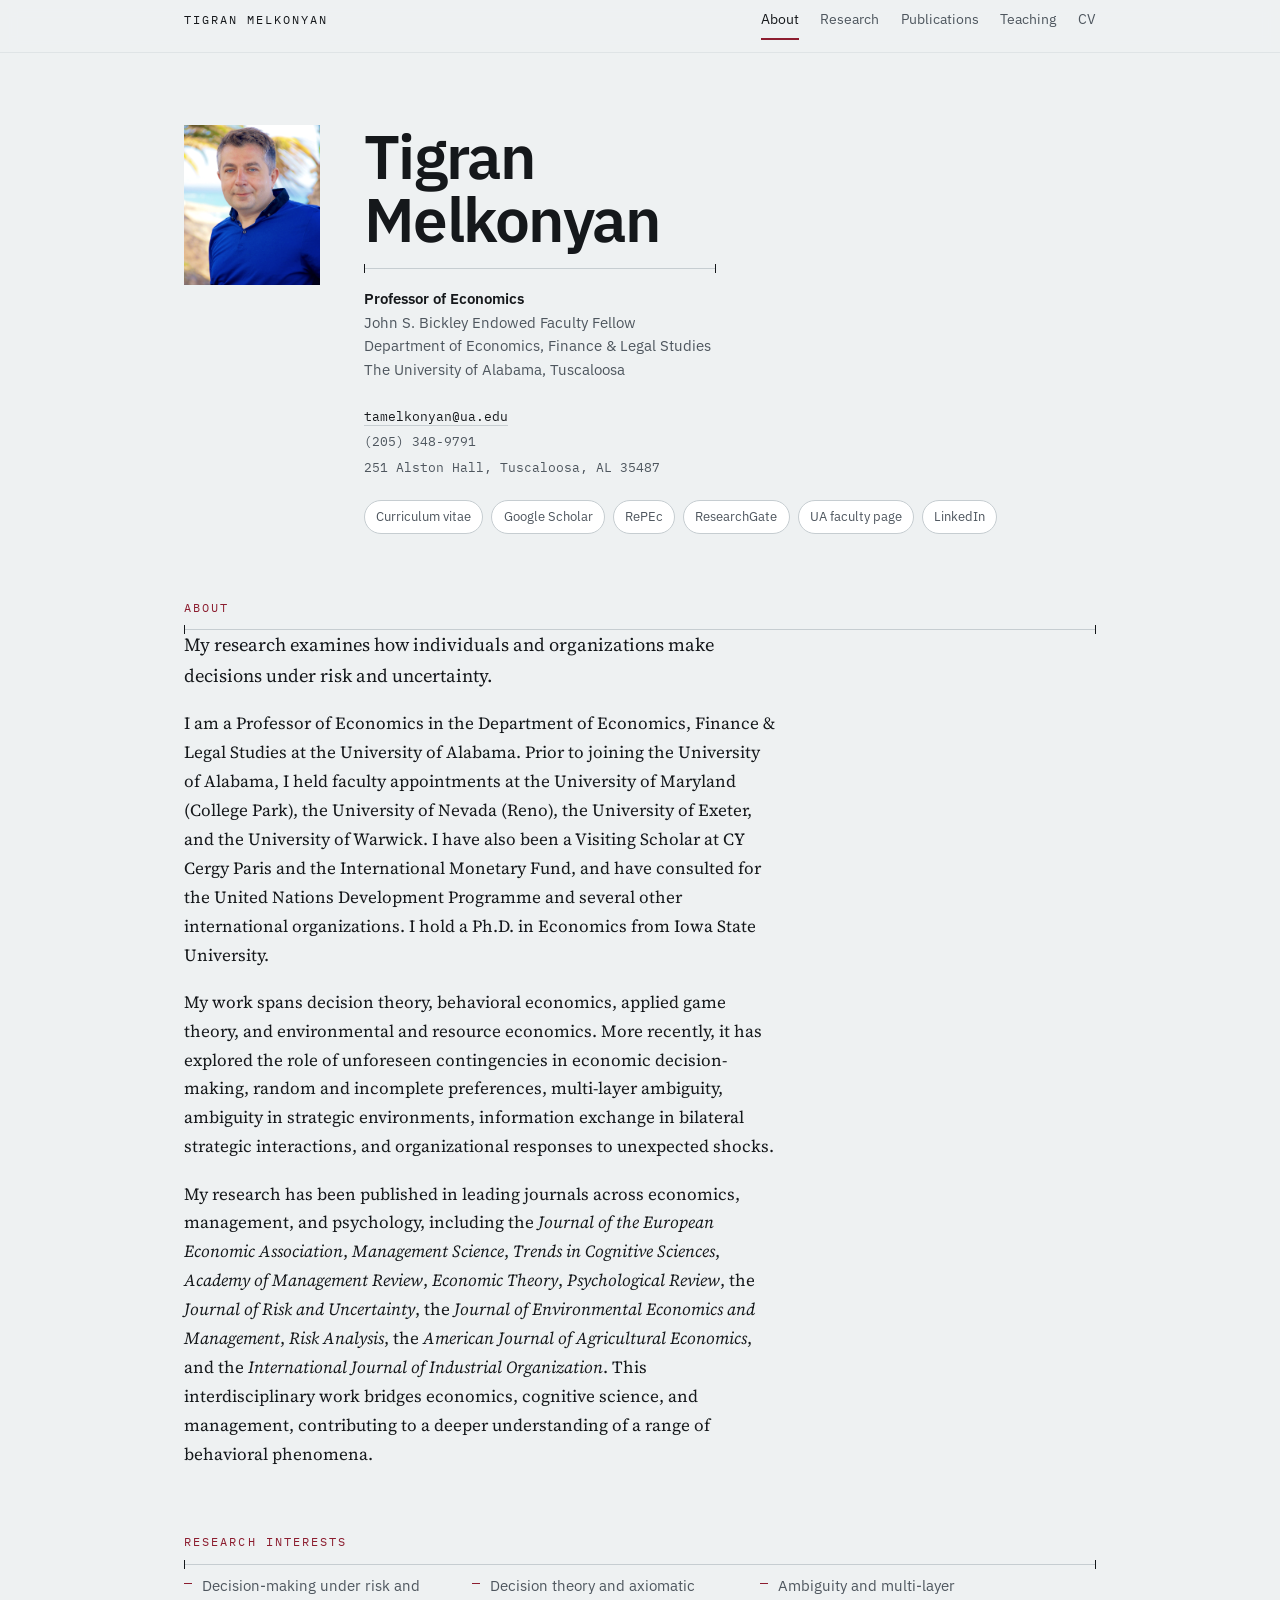
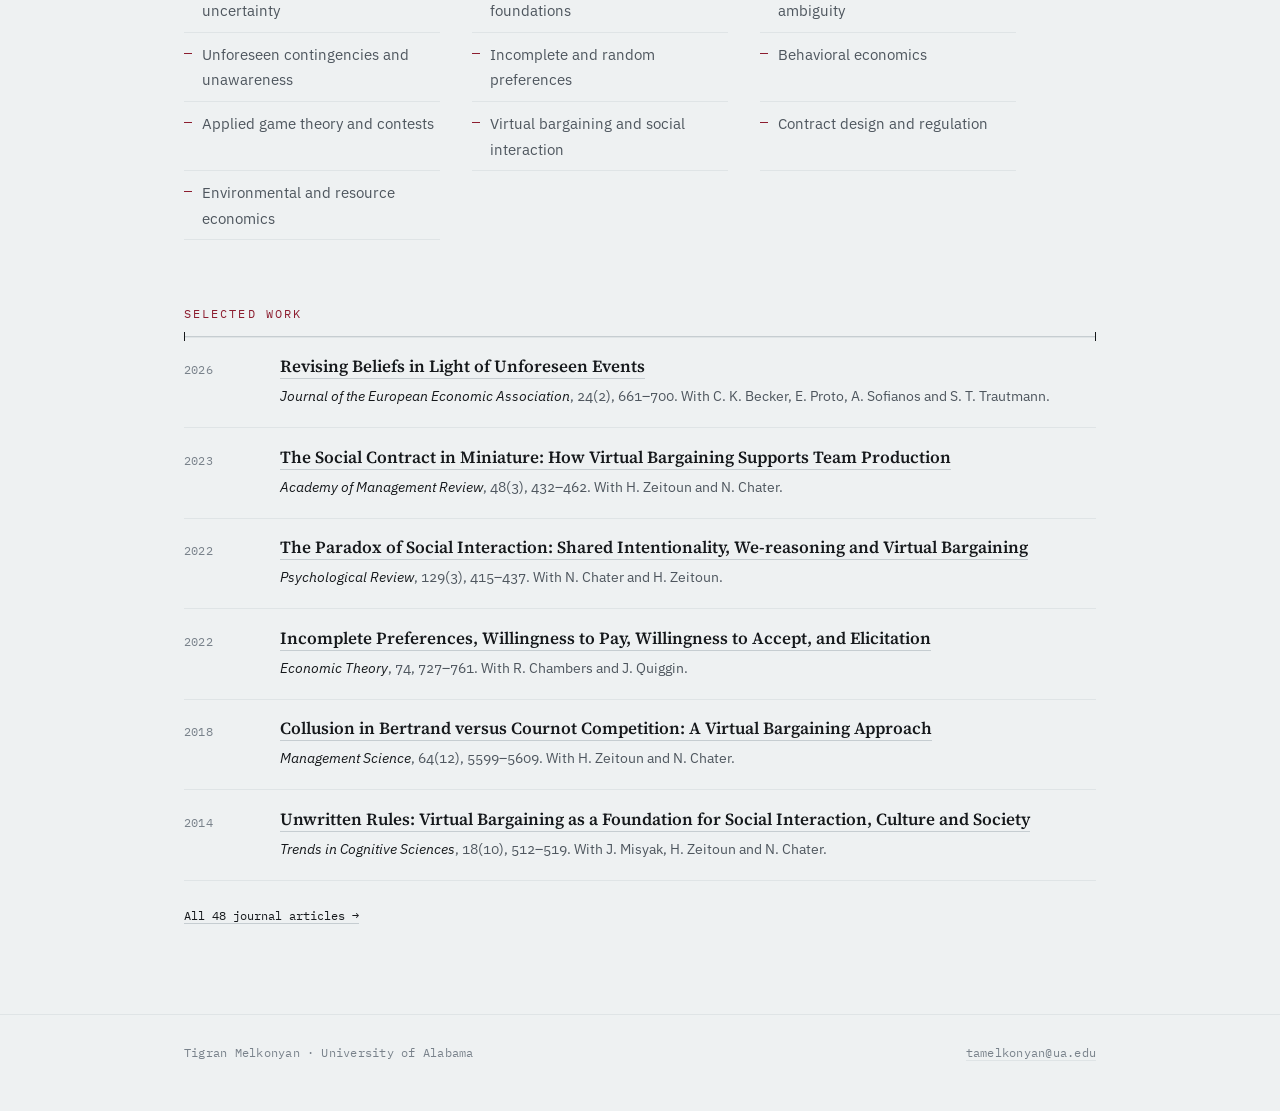
==== index.html @ 769b4838 "Update index.html" ====
<!DOCTYPE html>
<html lang="en">
<head>
<meta charset="utf-8">
<meta name="viewport" content="width=device-width, initial-scale=1">

<!-- ===== EDIT ME: replace tigranmelkonyan.com with your real domain ===== -->
<title>Tigran Melkonyan | Professor of Economics, University of Alabama</title>
<meta name="description" content="Tigran Melkonyan is Professor of Economics and John S. Bickley Endowed Faculty Fellow at the University of Alabama. Research on decision-making under risk and uncertainty, decision theory, behavioral economics, and applied game theory.">
<link rel="canonical" href="https://tamelkonyan-cpu.github.io/">

<meta property="og:type" content="profile">
<meta property="og:title" content="Tigran Melkonyan | Professor of Economics, University of Alabama">
<meta property="og:description" content="Research on decision-making under risk and uncertainty, decision theory, behavioral economics, and applied game theory.">
<meta property="og:url" content="https://tamelkonyan-cpu.github.io/">
<meta property="og:image" content="https://tamelkonyan-cpu.github.io/photo.jpg">
<meta name="twitter:card" content="summary_large_image">

<link rel="preconnect" href="https://fonts.googleapis.com">
<link rel="preconnect" href="https://fonts.gstatic.com" crossorigin>
<link href="https://fonts.googleapis.com/css2?family=IBM+Plex+Mono:wght@400&family=IBM+Plex+Sans:wght@400;500;600&family=Source+Serif+4:ital,opsz,wght@0,8..60,400;0,8..60,600;1,8..60,400&display=swap" rel="stylesheet">
<link rel="stylesheet" href="style.css">

<!-- Tells Google that this site, your UA page, Scholar profile and the rest
     are all the same person. Keep the sameAs list up to date. -->
<script type="application/ld+json">
{
  "@context": "https://schema.org",
  "@type": "Person",
  "name": "Tigran Melkonyan",
  "givenName": "Tigran",
  "familyName": "Melkonyan",
  "jobTitle": "Professor of Economics",
  "url": "https://tamelkonyan-cpu.github.io/",
  "image": "https://tamelkonyan-cpu.github.io/photo.jpg",
  "email": "mailto:tamelkonyan@ua.edu",
  "telephone": "+1-205-348-9791",
  "worksFor": {
    "@type": "CollegeOrUniversity",
    "name": "The University of Alabama",
    "url": "https://www.ua.edu/",
    "department": {
      "@type": "Organization",
      "name": "Department of Economics, Finance & Legal Studies"
    }
  },
  "alumniOf": {
    "@type": "CollegeOrUniversity",
    "name": "Iowa State University"
  },
  "knowsAbout": [
    "Decision theory",
    "Decision-making under risk and uncertainty",
    "Ambiguity",
    "Behavioral economics",
    "Applied game theory",
    "Environmental and resource economics"
  ],
  "sameAs": [
    "https://culverhouse.ua.edu/people/tigran-melkonyan/",
    "https://scholar.google.com/citations?user=VYLEK58AAAAJ&hl=en",
    "https://ideas.repec.org/f/pme241.html",
    "https://www.researchgate.net/profile/Tigran-Melkonyan-2",
    "https://alabama.academia.edu/TigranMelkonyan",
    "https://www.linkedin.com/in/tigran-melkonyan-1859b120/"
  ]
}
</script>
</head>

<body>

<header class="topbar">
  <div class="wrap">
    <a class="mark" href="index.html">Tigran Melkonyan</a>
    <nav class="nav" aria-label="Main">
      <a href="index.html" aria-current="page">About</a>
      <a href="research.html">Research</a>
      <a href="publications.html">Publications</a>
      <a href="teaching.html">Teaching</a>
      <a href="cv.pdf">CV</a>
    </nav>
  </div>
</header>

<main>

  <div class="masthead">
    <div class="wrap">
      <div class="masthead-grid">

        <figure class="portrait">
          <img src="photo.jpg"
               alt="Tigran Melkonyan, Professor of Economics at the University of Alabama"
               onerror="this.style.display='none'">
        </figure>

        <div>
          <h1>Tigran<br>Melkonyan</h1>
          <div class="interval" role="presentation"></div>

          <p class="titles">
            <strong>Professor of Economics</strong><br>
            John S. Bickley Endowed Faculty Fellow<br>
            Department of Economics, Finance &amp; Legal Studies<br>
            The University of Alabama, Tuscaloosa
          </p>

          <ul class="meta-list">
            <li><a href="mailto:tamelkonyan@ua.edu">tamelkonyan@ua.edu</a></li>
            <li>(205) 348-9791</li>
            <li>251 Alston Hall, Tuscaloosa, AL 35487</li>
          </ul>

          <ul class="elsewhere">
            <li><a href="cv.pdf">Curriculum vitae</a></li>
            <li><a href="https://scholar.google.com/citations?user=VYLEK58AAAAJ&amp;hl=en">Google Scholar</a></li>
            <li><a href="https://ideas.repec.org/f/pme241.html">RePEc</a></li>
            <li><a href="https://www.researchgate.net/profile/Tigran-Melkonyan-2">ResearchGate</a></li>
            <li><a href="https://culverhouse.ua.edu/people/tigran-melkonyan/">UA faculty page</a></li>
            <li><a href="https://www.linkedin.com/in/tigran-melkonyan-1859b120/">LinkedIn</a></li>
          </ul>
        </div>

      </div>
    </div>
  </div>

  <section id="about">
    <div class="wrap">
      <p class="eyebrow">About</p>
      <div class="interval" role="presentation"></div>

      <div class="prose">
        <p class="lede">My research examines how individuals and organizations make decisions under risk and uncertainty.</p>

        <p>I am a Professor of Economics in the Department of Economics, Finance &amp; Legal Studies at the University of Alabama. Prior to joining the University of Alabama, I held faculty appointments at the University of Maryland (College Park), the University of Nevada (Reno), the University of Exeter, and the University of Warwick. I have also been a Visiting Scholar at CY Cergy Paris and the International Monetary Fund, and have consulted for the United Nations Development Programme and several other international organizations. I hold a Ph.D. in Economics from Iowa State University.</p>

        <p>My work spans decision theory, behavioral economics, applied game theory, and environmental and resource economics. More recently, it has explored the role of unforeseen contingencies in economic decision-making, random and incomplete preferences, multi-layer ambiguity, ambiguity in strategic environments, information exchange in bilateral strategic interactions, and organizational responses to unexpected shocks.</p>

        <p>My research has been published in leading journals across economics, management, and psychology, including the <em>Journal of the European Economic Association</em>, <em>Management Science</em>, <em>Trends in Cognitive Sciences</em>, <em>Academy of Management Review</em>, <em>Economic Theory</em>, <em>Psychological Review</em>, the <em>Journal of Risk and Uncertainty</em>, the <em>Journal of Environmental Economics and Management</em>, <em>Risk Analysis</em>, the <em>American Journal of Agricultural Economics</em>, and the <em>International Journal of Industrial Organization</em>. This interdisciplinary work bridges economics, cognitive science, and management, contributing to a deeper understanding of a range of behavioral phenomena.</p>
      </div>
    </div>
  </section>

  <section id="interests">
    <div class="wrap">
      <p class="eyebrow">Research interests</p>
      <div class="interval" role="presentation"></div>

      <ul class="interests">
        <li>Decision-making under risk and uncertainty</li>
        <li>Decision theory and axiomatic foundations</li>
        <li>Ambiguity and multi-layer ambiguity</li>
        <li>Unforeseen contingencies and unawareness</li>
        <li>Incomplete and random preferences</li>
        <li>Behavioral economics</li>
        <li>Applied game theory and contests</li>
        <li>Virtual bargaining and social interaction</li>
        <li>Contract design and regulation</li>
        <li>Environmental and resource economics</li>
      </ul>
    </div>
  </section>

  <section id="selected">
    <div class="wrap">
      <p class="eyebrow">Selected work</p>
      <div class="interval" role="presentation"></div>

      <ul class="pubs">
        <li>
          <span class="year">2026</span>
          <span>
            <span class="pub-title"><a href="https://doi.org/10.1093/jeea/jvaf038">Revising Beliefs in Light of Unforeseen Events</a></span>
            <span class="pub-meta"><em>Journal of the European Economic Association</em>, 24(2), 661–700. With C. K. Becker, E. Proto, A. Sofianos and S. T. Trautmann.</span>
          </span>
        </li>
        <li>
          <span class="year">2023</span>
          <span>
            <span class="pub-title"><a href="https://doi.org/10.5465/amr.2020.0229">The Social Contract in Miniature: How Virtual Bargaining Supports Team Production</a></span>
            <span class="pub-meta"><em>Academy of Management Review</em>, 48(3), 432–462. With H. Zeitoun and N. Chater.</span>
          </span>
        </li>
        <li>
          <span class="year">2022</span>
          <span>
            <span class="pub-title"><a href="https://doi.org/10.1037/rev0000343">The Paradox of Social Interaction: Shared Intentionality, We-reasoning and Virtual Bargaining</a></span>
            <span class="pub-meta"><em>Psychological Review</em>, 129(3), 415–437. With N. Chater and H. Zeitoun.</span>
          </span>
        </li>
        <li>
          <span class="year">2022</span>
          <span>
            <span class="pub-title"><a href="https://doi.org/10.1007/s00199-021-01375-4">Incomplete Preferences, Willingness to Pay, Willingness to Accept, and Elicitation</a></span>
            <span class="pub-meta"><em>Economic Theory</em>, 74, 727–761. With R. Chambers and J. Quiggin.</span>
          </span>
        </li>
        <li>
          <span class="year">2018</span>
          <span>
            <span class="pub-title"><a href="https://doi.org/10.1287/mnsc.2017.2878">Collusion in Bertrand versus Cournot Competition: A Virtual Bargaining Approach</a></span>
            <span class="pub-meta"><em>Management Science</em>, 64(12), 5599–5609. With H. Zeitoun and N. Chater.</span>
          </span>
        </li>
        <li>
          <span class="year">2014</span>
          <span>
            <span class="pub-title"><a href="https://doi.org/10.1016/j.tics.2014.05.010">Unwritten Rules: Virtual Bargaining as a Foundation for Social Interaction, Culture and Society</a></span>
            <span class="pub-meta"><em>Trends in Cognitive Sciences</em>, 18(10), 512–519. With J. Misyak, H. Zeitoun and N. Chater.</span>
          </span>
        </li>
      </ul>

      <p class="count" style="margin-top:1.5rem"><a href="publications.html">All 48 journal articles &rarr;</a></p>
    </div>
  </section>

</main>

<footer>
  <div class="wrap">
    <span>Tigran Melkonyan &middot; University of Alabama</span>
    <span><a href="mailto:tamelkonyan@ua.edu">tamelkonyan@ua.edu</a></span>
  </div>
</footer>

</body>
</html>
---- style.css ----
/* ===========================================================
   Tigran Melkonyan — personal site
   Shared stylesheet. Edit here to change the look everywhere.
   =========================================================== */

:root {
  /* Palette: cool offprint grey, ink, one deep crimson accent */
  --ground:      #eef1f2;
  --surface:     #ffffff;
  --ink:         #15181b;
  --ink-2:       #4e565e;
  --ink-3:       #79828b;
  --rule:        #c6cdd1;
  --rule-soft:   #dfe4e6;
  --accent:      #8c1d2f;
  --accent-tint: #f4e7e9;

  --display: "IBM Plex Sans", "Helvetica Neue", Arial, sans-serif;
  --body:    "Source Serif 4", "Source Serif Pro", Georgia, "Times New Roman", serif;
  --mono:    "IBM Plex Mono", ui-monospace, "SFMono-Regular", Menlo, monospace;

  --measure: 66ch;
  --pad: clamp(1.25rem, 4vw, 2.5rem);
}

*, *::before, *::after { box-sizing: border-box; }

html { -webkit-text-size-adjust: 100%; }

body {
  margin: 0;
  background: var(--ground);
  color: var(--ink);
  font-family: var(--body);
  font-size: 1.0625rem;
  line-height: 1.7;
  font-feature-settings: "onum" 1;
}

/* ---------- Links ---------- */

a {
  color: var(--ink);
  text-decoration: none;
  border-bottom: 1px solid var(--rule);
  transition: border-color .15s ease, color .15s ease;
}

a:hover { color: var(--accent); border-bottom-color: var(--accent); }

a:focus-visible {
  outline: 2px solid var(--accent);
  outline-offset: 3px;
  border-radius: 2px;
}

/* ---------- Signature: the interval rule ----------
   A hairline closed by a tick at each end — an interval [a, b]
   rather than a point. Used as the divider before every section. */

.interval {
  position: relative;
  height: 1px;
  background: var(--rule);
  margin: 0;
}

.interval::before,
.interval::after {
  content: "";
  position: absolute;
  top: -4px;
  width: 1px;
  height: 9px;
  background: var(--ink);
}

.interval::before { left: 0; }
.interval::after  { right: 0; }

/* ---------- Shell ---------- */

.wrap {
  max-width: 62rem;
  margin: 0 auto;
  padding: 0 var(--pad);
}

/* ---------- Top bar ---------- */

.topbar {
  position: sticky;
  top: 0;
  z-index: 10;
  background: rgba(238, 241, 242, .92);
  backdrop-filter: saturate(140%) blur(8px);
  border-bottom: 1px solid var(--rule-soft);
}

.topbar .wrap {
  display: flex;
  align-items: baseline;
  justify-content: space-between;
  gap: 1.5rem;
  min-height: 3.25rem;
  flex-wrap: wrap;
}

.mark {
  font-family: var(--mono);
  font-size: .78rem;
  letter-spacing: .16em;
  text-transform: uppercase;
  color: var(--ink);
  border: 0;
}

.mark:hover { color: var(--accent); }

.nav {
  display: flex;
  gap: 1.35rem;
  flex-wrap: wrap;
  font-family: var(--display);
  font-size: .875rem;
}

.nav a { border: 0; color: var(--ink-2); padding: .5rem 0; }
.nav a:hover { color: var(--accent); }
.nav a[aria-current="page"] { color: var(--ink); box-shadow: inset 0 -2px 0 var(--accent); }

/* ---------- Masthead ---------- */

.masthead { padding: clamp(2.5rem, 7vw, 4.5rem) 0 0; }

.masthead-grid {
  display: grid;
  grid-template-columns: 8.5rem 1fr;
  gap: clamp(1.5rem, 4vw, 2.75rem);
  align-items: start;
}

.portrait {
  width: 8.5rem;
  height: 10rem;
  margin: 0;
  background: var(--rule-soft);
  overflow: hidden;
}

.portrait img {
  width: 100%;
  height: 100%;
  object-fit: cover;
  display: block;
  filter: grayscale(18%) contrast(103%);
}

h1 {
  font-family: var(--display);
  font-weight: 600;
  font-size: clamp(2.35rem, 6.2vw, 3.85rem);
  line-height: 1.02;
  letter-spacing: -.028em;
  margin: 0 0 1.1rem;
}

.masthead .interval { max-width: 22rem; margin-bottom: 1.1rem; }

.titles {
  font-family: var(--display);
  font-size: .96rem;
  line-height: 1.55;
  color: var(--ink-2);
  margin: 0 0 1.35rem;
}

.titles strong { color: var(--ink); font-weight: 600; }

.meta-list {
  list-style: none;
  margin: 0;
  padding: 0;
  font-family: var(--mono);
  font-size: .8rem;
  line-height: 2;
  color: var(--ink-2);
}

.meta-list a { border-bottom-color: var(--rule); }

.elsewhere {
  display: flex;
  flex-wrap: wrap;
  gap: .4rem .5rem;
  margin: 1.25rem 0 0;
  padding: 0;
  list-style: none;
}

.elsewhere a {
  display: inline-block;
  font-family: var(--display);
  font-size: .8rem;
  padding: .3rem .7rem;
  border: 1px solid var(--rule);
  border-radius: 999px;
  color: var(--ink-2);
  background: var(--surface);
}

.elsewhere a:hover {
  color: var(--accent);
  border-color: var(--accent);
  background: var(--accent-tint);
}

/* ---------- Sections ---------- */

section { padding: clamp(2.75rem, 6vw, 4rem) 0 0; }

.eyebrow {
  font-family: var(--mono);
  font-size: .72rem;
  letter-spacing: .18em;
  text-transform: uppercase;
  color: var(--accent);
  margin: 0 0 .75rem;
}

section > .interval { margin-bottom: 1.75rem; }

h2 {
  font-family: var(--display);
  font-weight: 600;
  font-size: 1.3rem;
  letter-spacing: -.012em;
  margin: 0 0 1.1rem;
}

h3 {
  font-family: var(--display);
  font-weight: 600;
  font-size: 1.02rem;
  margin: 2rem 0 .4rem;
}

.prose { max-width: var(--measure); }
.prose p { margin: 0 0 1.15rem; }
.prose p:last-child { margin-bottom: 0; }

.lede { font-size: 1.15rem; line-height: 1.65; }

/* ---------- Interest tags ---------- */

.interests {
  display: grid;
  grid-template-columns: repeat(auto-fill, minmax(15rem, 1fr));
  gap: .1rem 2rem;
  list-style: none;
  margin: 0;
  padding: 0;
  max-width: 52rem;
}

.interests li {
  font-family: var(--display);
  font-size: .93rem;
  color: var(--ink-2);
  padding: .5rem 0 .5rem 1.1rem;
  border-bottom: 1px solid var(--rule-soft);
  position: relative;
}

.interests li::before {
  content: "";
  position: absolute;
  left: 0;
  top: 1.15rem;
  width: .5rem;
  height: 1px;
  background: var(--accent);
}

/* ---------- Publication list ---------- */

.pubs { list-style: none; margin: 0; padding: 0; }

.pubs li {
  display: grid;
  grid-template-columns: 4.5rem 1fr;
  gap: 0 1.5rem;
  padding: 1.05rem 0;
  border-bottom: 1px solid var(--rule-soft);
}

.pubs li:first-child { border-top: 1px solid var(--rule-soft); }

.year {
  font-family: var(--mono);
  font-size: .78rem;
  color: var(--ink-3);
  padding-top: .3rem;
  letter-spacing: .02em;
}

.pub-title {
  font-weight: 600;
  display: block;
  margin-bottom: .15rem;
  line-height: 1.45;
}

.pub-title a { border-bottom-color: var(--rule); }

.pub-meta {
  font-family: var(--display);
  font-size: .86rem;
  color: var(--ink-2);
  line-height: 1.55;
}

.pub-meta em { font-style: italic; color: var(--ink); }

.count {
  font-family: var(--mono);
  font-size: .78rem;
  color: var(--ink-3);
  margin: 0 0 1.5rem;
}

/* ---------- Callout / empty state ---------- */

.note {
  max-width: var(--measure);
  background: var(--surface);
  border-left: 2px solid var(--accent);
  padding: 1.1rem 1.35rem;
  font-size: .97rem;
  color: var(--ink-2);
}

.note p { margin: 0 0 .7rem; }
.note p:last-child { margin-bottom: 0; }

/* ---------- Course entries ---------- */

.course { max-width: var(--measure); padding: 1.25rem 0; border-bottom: 1px solid var(--rule-soft); }
.course:first-of-type { border-top: 1px solid var(--rule-soft); }

.course-code {
  font-family: var(--mono);
  font-size: .78rem;
  color: var(--accent);
  letter-spacing: .06em;
}

.course h3 { margin: .15rem 0 .35rem; }
.course p { margin: 0; font-size: .97rem; color: var(--ink-2); }

/* ---------- Footer ---------- */

footer {
  margin-top: clamp(3.5rem, 8vw, 5.5rem);
  padding: 1.75rem 0 3rem;
  border-top: 1px solid var(--rule-soft);
  font-family: var(--mono);
  font-size: .74rem;
  color: var(--ink-3);
  letter-spacing: .02em;
}

footer .wrap {
  display: flex;
  justify-content: space-between;
  gap: 1rem;
  flex-wrap: wrap;
}

footer a { color: var(--ink-3); border-bottom-color: var(--rule-soft); }

/* ---------- 404 ---------- */

.centered {
  min-height: 60vh;
  display: grid;
  place-content: center;
  text-align: center;
  gap: 1rem;
}

/* ---------- Responsive ---------- */

@media (max-width: 46rem) {
  .masthead-grid { grid-template-columns: 1fr; }
  .portrait { width: 7rem; height: 8.25rem; }
  .pubs li { grid-template-columns: 1fr; gap: .3rem; }
  .year { padding-top: 0; }
  .nav { gap: 1rem; font-size: .82rem; }
}

@media (prefers-reduced-motion: reduce) {
  * { transition: none !important; animation: none !important; }
}

@media print {
  .topbar, footer, .elsewhere { display: none; }
  body { background: #fff; font-size: 10.5pt; }
}
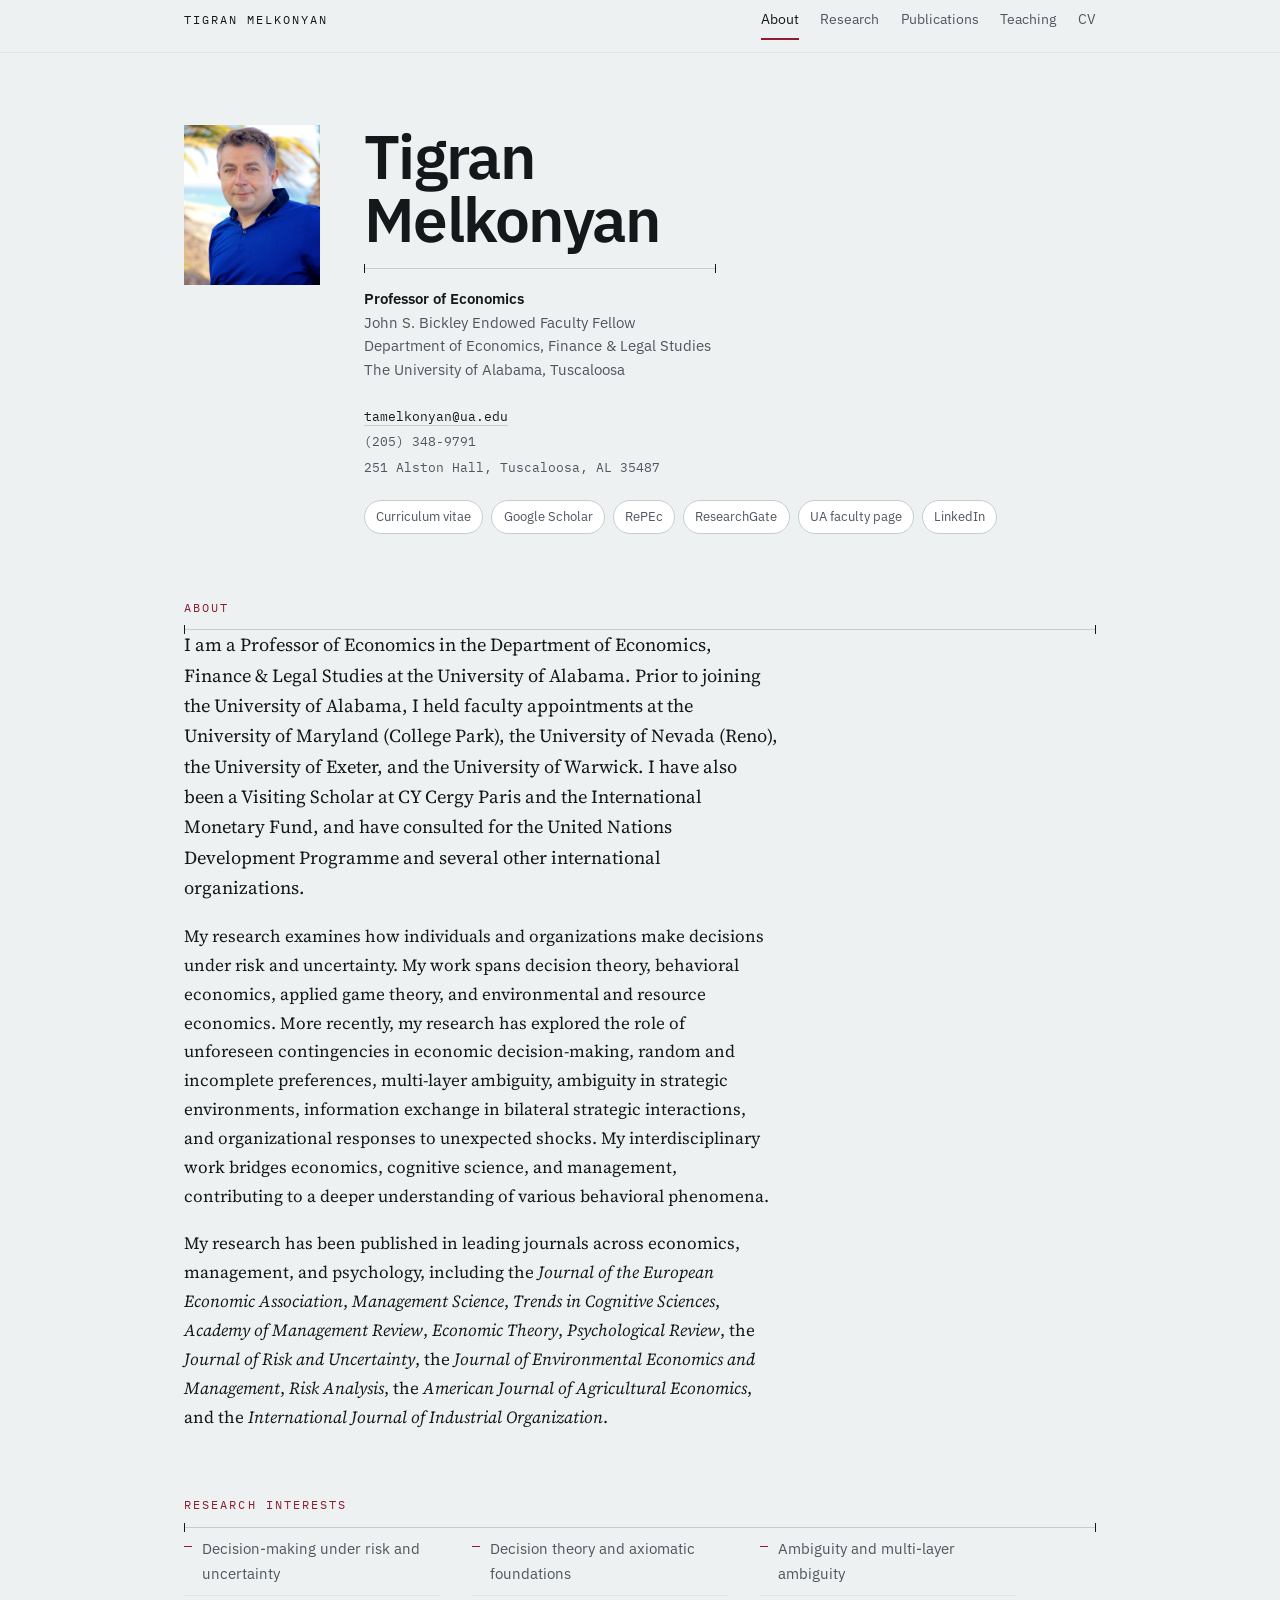
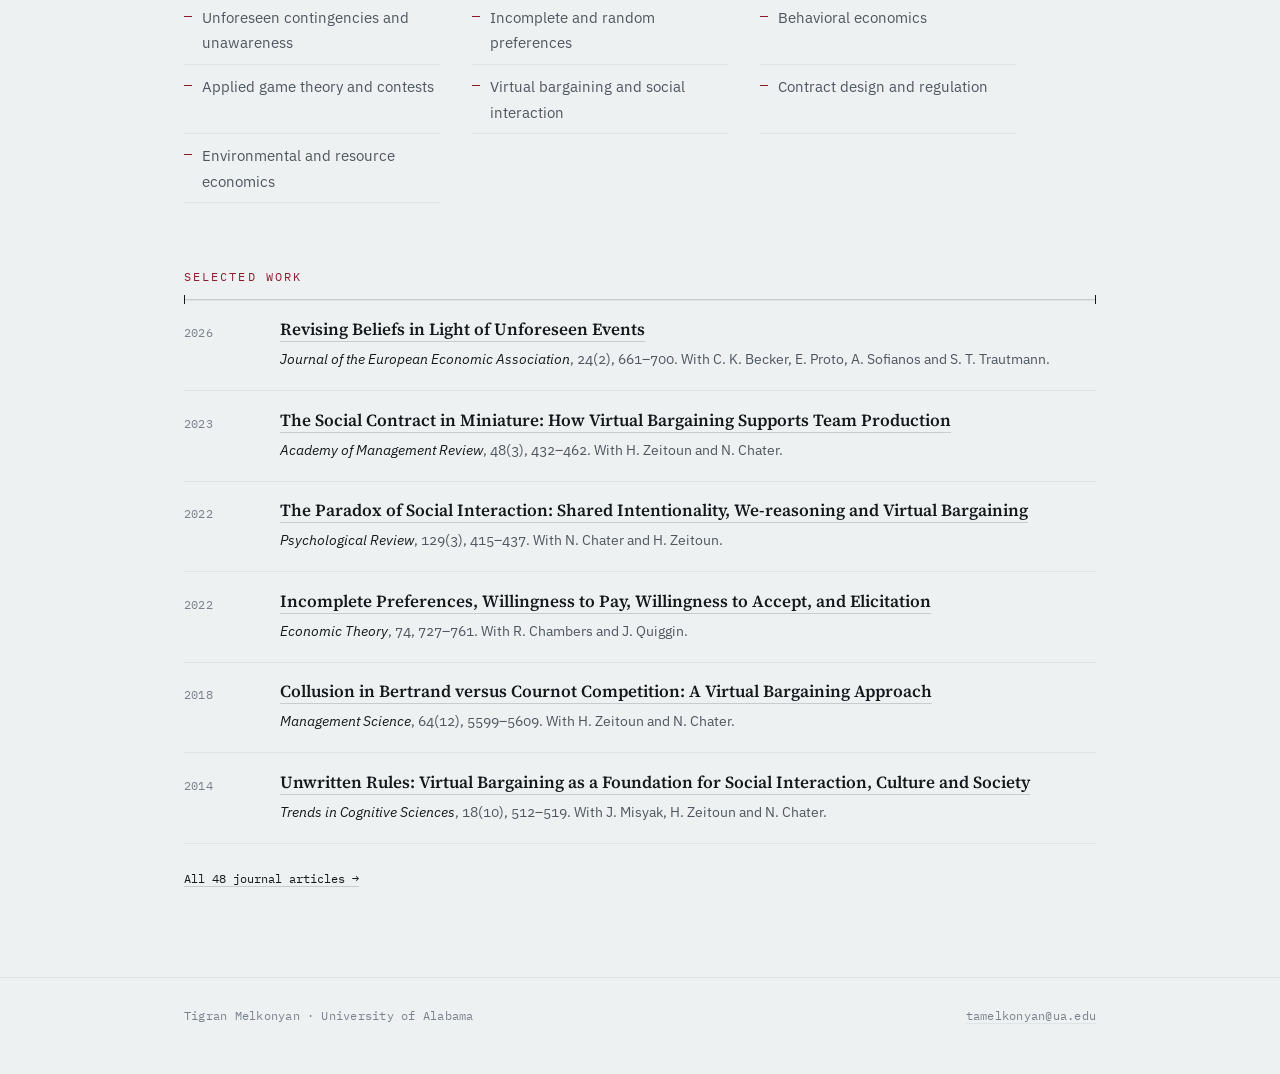
==== commit 0873b8ea: "Update index.html" ====
--- a/index.html
+++ b/index.html
@@ -132,13 +132,11 @@
       <div class="interval" role="presentation"></div>
 
       <div class="prose">
-        <p class="lede">My research examines how individuals and organizations make decisions under risk and uncertainty.</p>
-
-        <p>I am a Professor of Economics in the Department of Economics, Finance &amp; Legal Studies at the University of Alabama. Prior to joining the University of Alabama, I held faculty appointments at the University of Maryland (College Park), the University of Nevada (Reno), the University of Exeter, and the University of Warwick. I have also been a Visiting Scholar at CY Cergy Paris and the International Monetary Fund, and have consulted for the United Nations Development Programme and several other international organizations. I hold a Ph.D. in Economics from Iowa State University.</p>
-
-        <p>My work spans decision theory, behavioral economics, applied game theory, and environmental and resource economics. More recently, it has explored the role of unforeseen contingencies in economic decision-making, random and incomplete preferences, multi-layer ambiguity, ambiguity in strategic environments, information exchange in bilateral strategic interactions, and organizational responses to unexpected shocks.</p>
-
-        <p>My research has been published in leading journals across economics, management, and psychology, including the <em>Journal of the European Economic Association</em>, <em>Management Science</em>, <em>Trends in Cognitive Sciences</em>, <em>Academy of Management Review</em>, <em>Economic Theory</em>, <em>Psychological Review</em>, the <em>Journal of Risk and Uncertainty</em>, the <em>Journal of Environmental Economics and Management</em>, <em>Risk Analysis</em>, the <em>American Journal of Agricultural Economics</em>, and the <em>International Journal of Industrial Organization</em>. This interdisciplinary work bridges economics, cognitive science, and management, contributing to a deeper understanding of a range of behavioral phenomena.</p>
+        <p class="lede">I am a Professor of Economics in the Department of Economics, Finance & Legal Studies at the University of Alabama. Prior to joining the University of Alabama, I held faculty appointments at the University of Maryland (College Park), the University of Nevada (Reno), the University of Exeter, and the University of Warwick. I have also been a Visiting Scholar at CY Cergy Paris and the International Monetary Fund, and have consulted for the United Nations Development Programme and several other international organizations.</p>
+
+        <p>My research examines how individuals and organizations make decisions under risk and uncertainty. My work spans decision theory, behavioral economics, applied game theory, and environmental and resource economics. More recently, my research has explored the role of unforeseen contingencies in economic decision-making, random and incomplete preferences, multi-layer ambiguity, ambiguity in strategic environments, information exchange in bilateral strategic interactions, and organizational responses to unexpected shocks.  My interdisciplinary work bridges economics, cognitive science, and management, contributing to a deeper understanding of various behavioral phenomena.</p>
+
+        <p>My research has been published in leading journals across economics, management, and psychology, including the <em>Journal of the European Economic Association</em>, <em>Management Science</em>, <em>Trends in Cognitive Sciences</em>, <em>Academy of Management Review</em>, <em>Economic Theory</em>, <em>Psychological Review</em>, the <em>Journal of Risk and Uncertainty</em>, the <em>Journal of Environmental Economics and Management</em>, <em>Risk Analysis</em>, the <em>American Journal of Agricultural Economics</em>, and the <em>International Journal of Industrial Organization</em>.</p>
       </div>
     </div>
   </section>
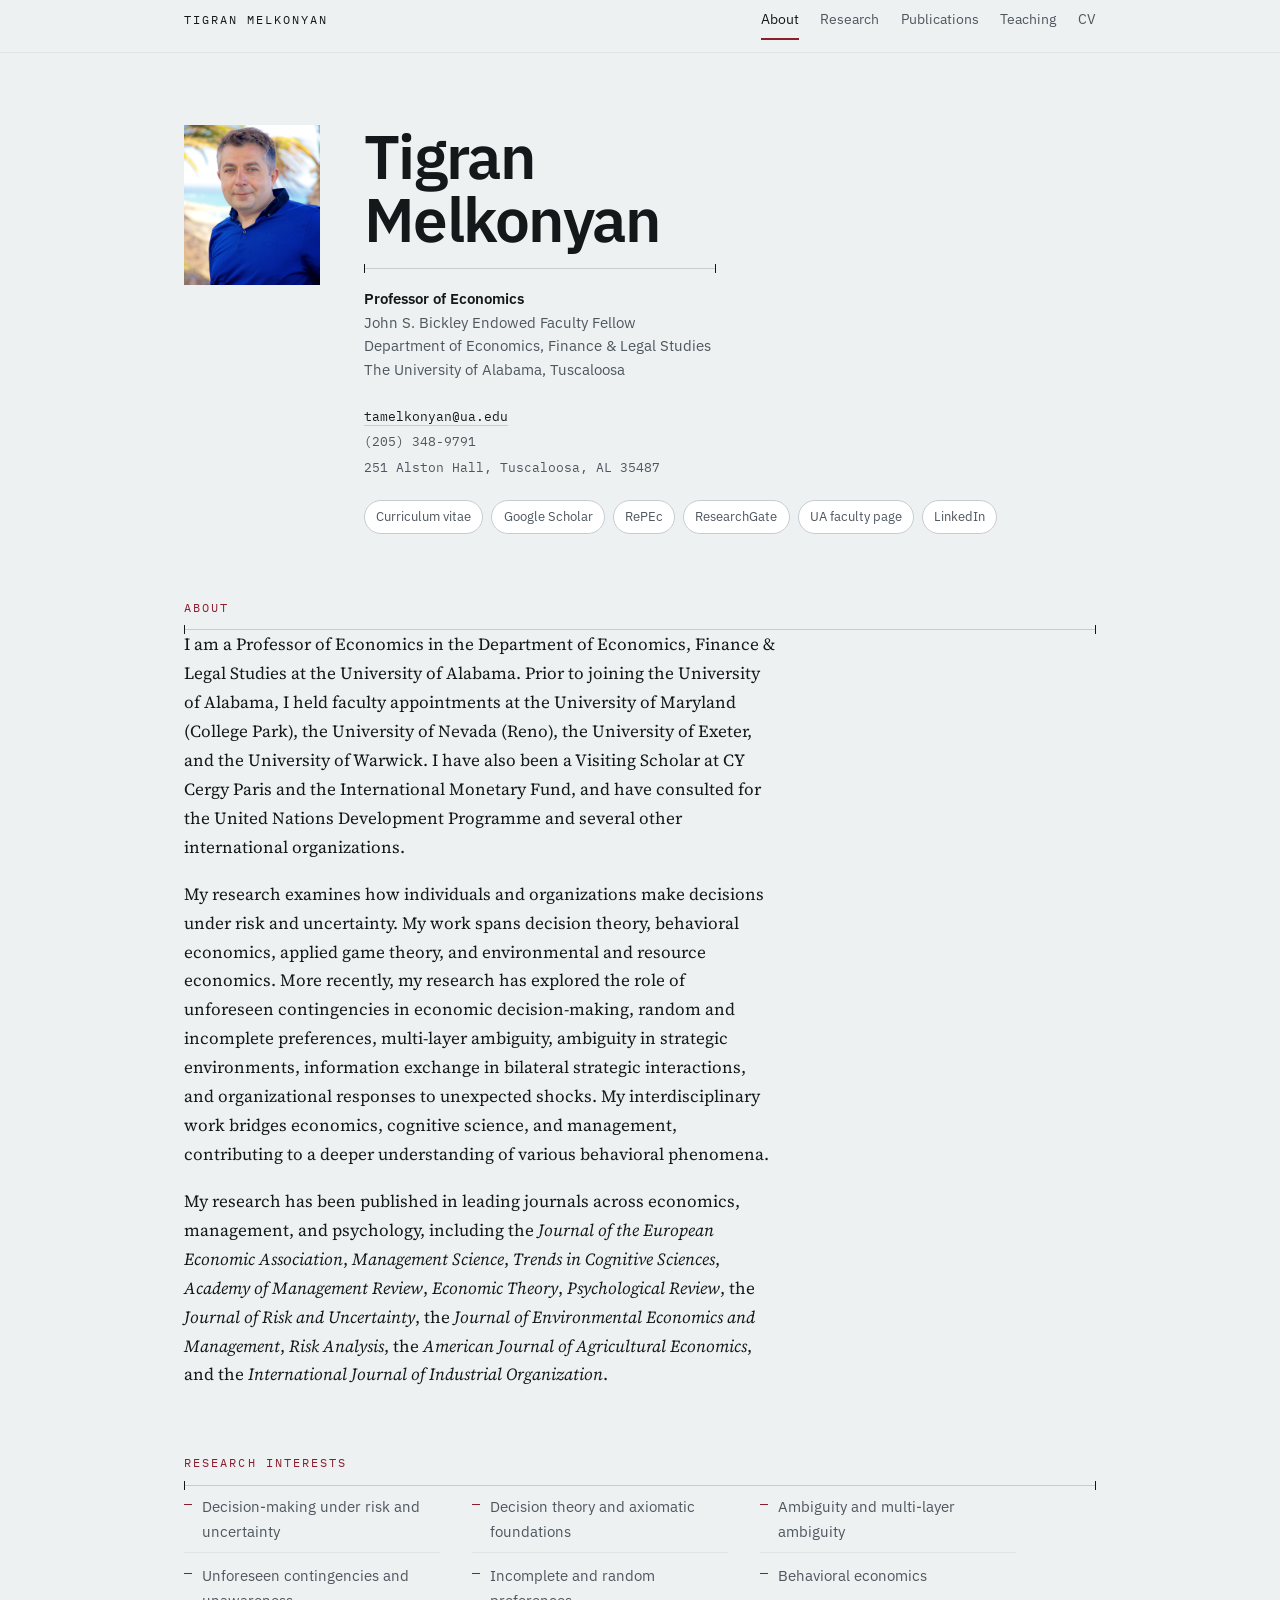
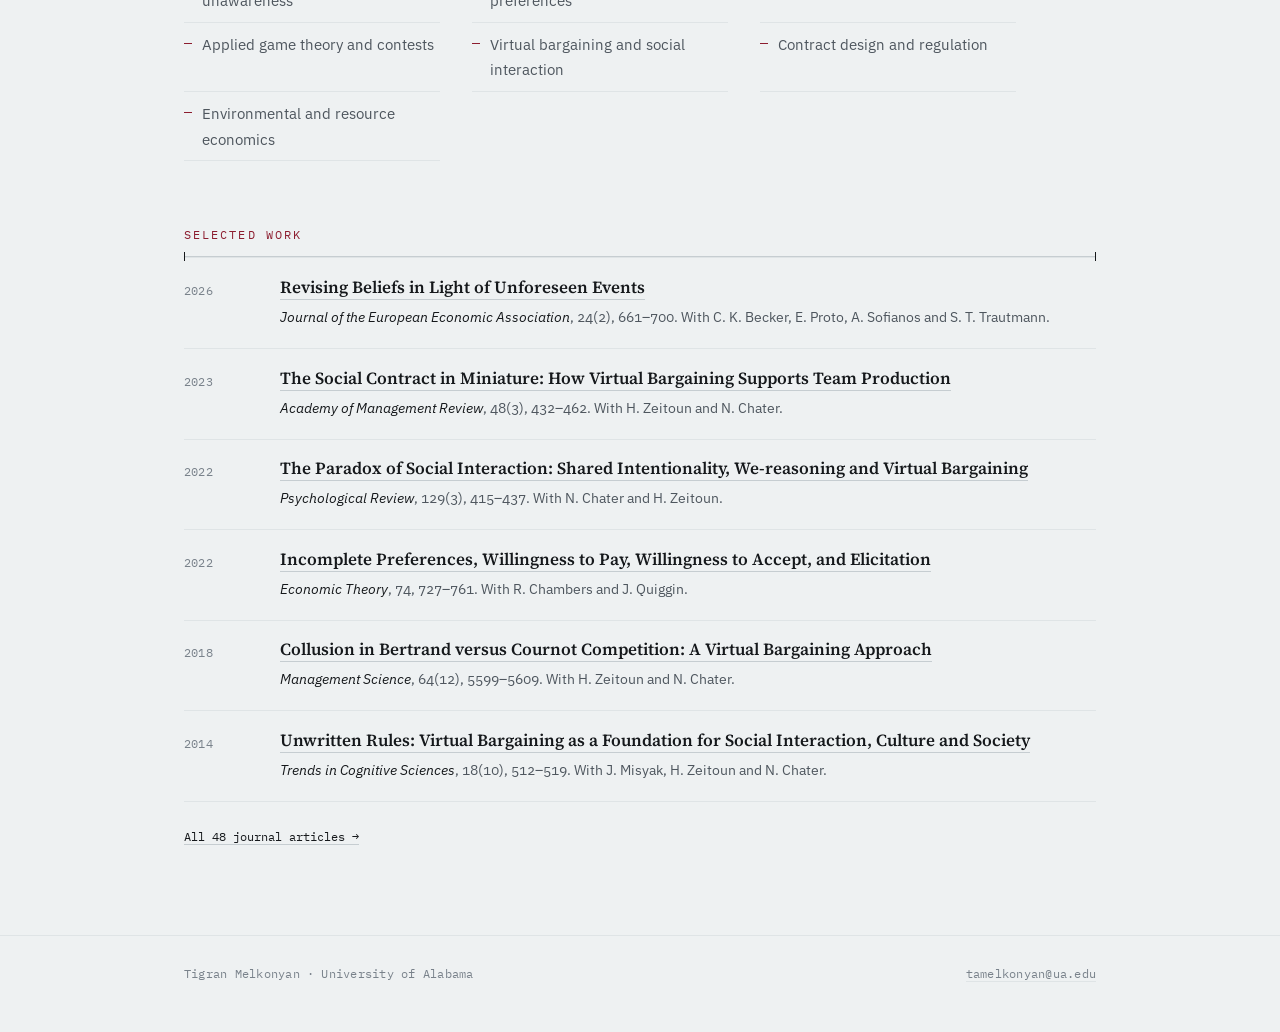
==== commit f4357db4: "Update index.html" ====
--- a/index.html
+++ b/index.html
@@ -132,7 +132,7 @@
       <div class="interval" role="presentation"></div>
 
       <div class="prose">
-        <p class="lede">I am a Professor of Economics in the Department of Economics, Finance & Legal Studies at the University of Alabama. Prior to joining the University of Alabama, I held faculty appointments at the University of Maryland (College Park), the University of Nevada (Reno), the University of Exeter, and the University of Warwick. I have also been a Visiting Scholar at CY Cergy Paris and the International Monetary Fund, and have consulted for the United Nations Development Programme and several other international organizations.</p>
+        <p>I am a Professor of Economics in the Department of Economics, Finance & Legal Studies at the University of Alabama. Prior to joining the University of Alabama, I held faculty appointments at the University of Maryland (College Park), the University of Nevada (Reno), the University of Exeter, and the University of Warwick. I have also been a Visiting Scholar at CY Cergy Paris and the International Monetary Fund, and have consulted for the United Nations Development Programme and several other international organizations.</p>
 
         <p>My research examines how individuals and organizations make decisions under risk and uncertainty. My work spans decision theory, behavioral economics, applied game theory, and environmental and resource economics. More recently, my research has explored the role of unforeseen contingencies in economic decision-making, random and incomplete preferences, multi-layer ambiguity, ambiguity in strategic environments, information exchange in bilateral strategic interactions, and organizational responses to unexpected shocks.  My interdisciplinary work bridges economics, cognitive science, and management, contributing to a deeper understanding of various behavioral phenomena.</p>
 
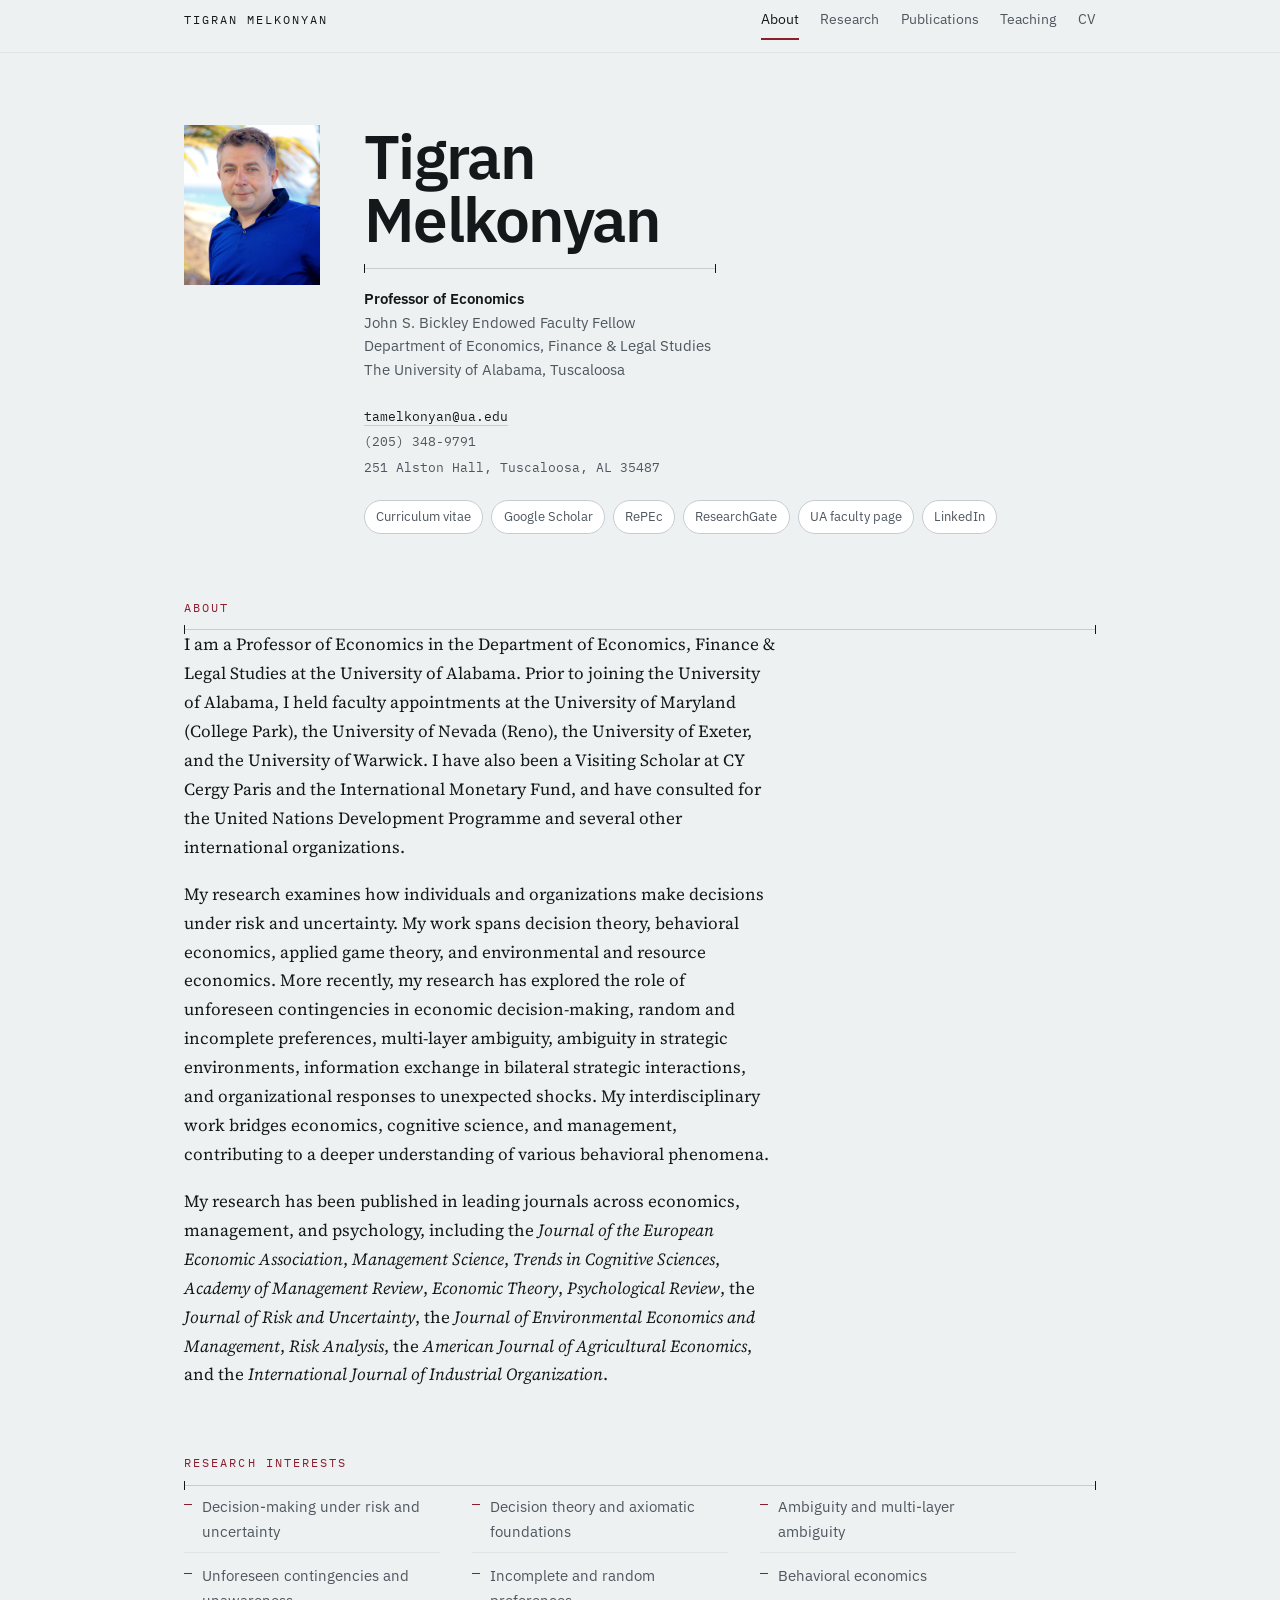
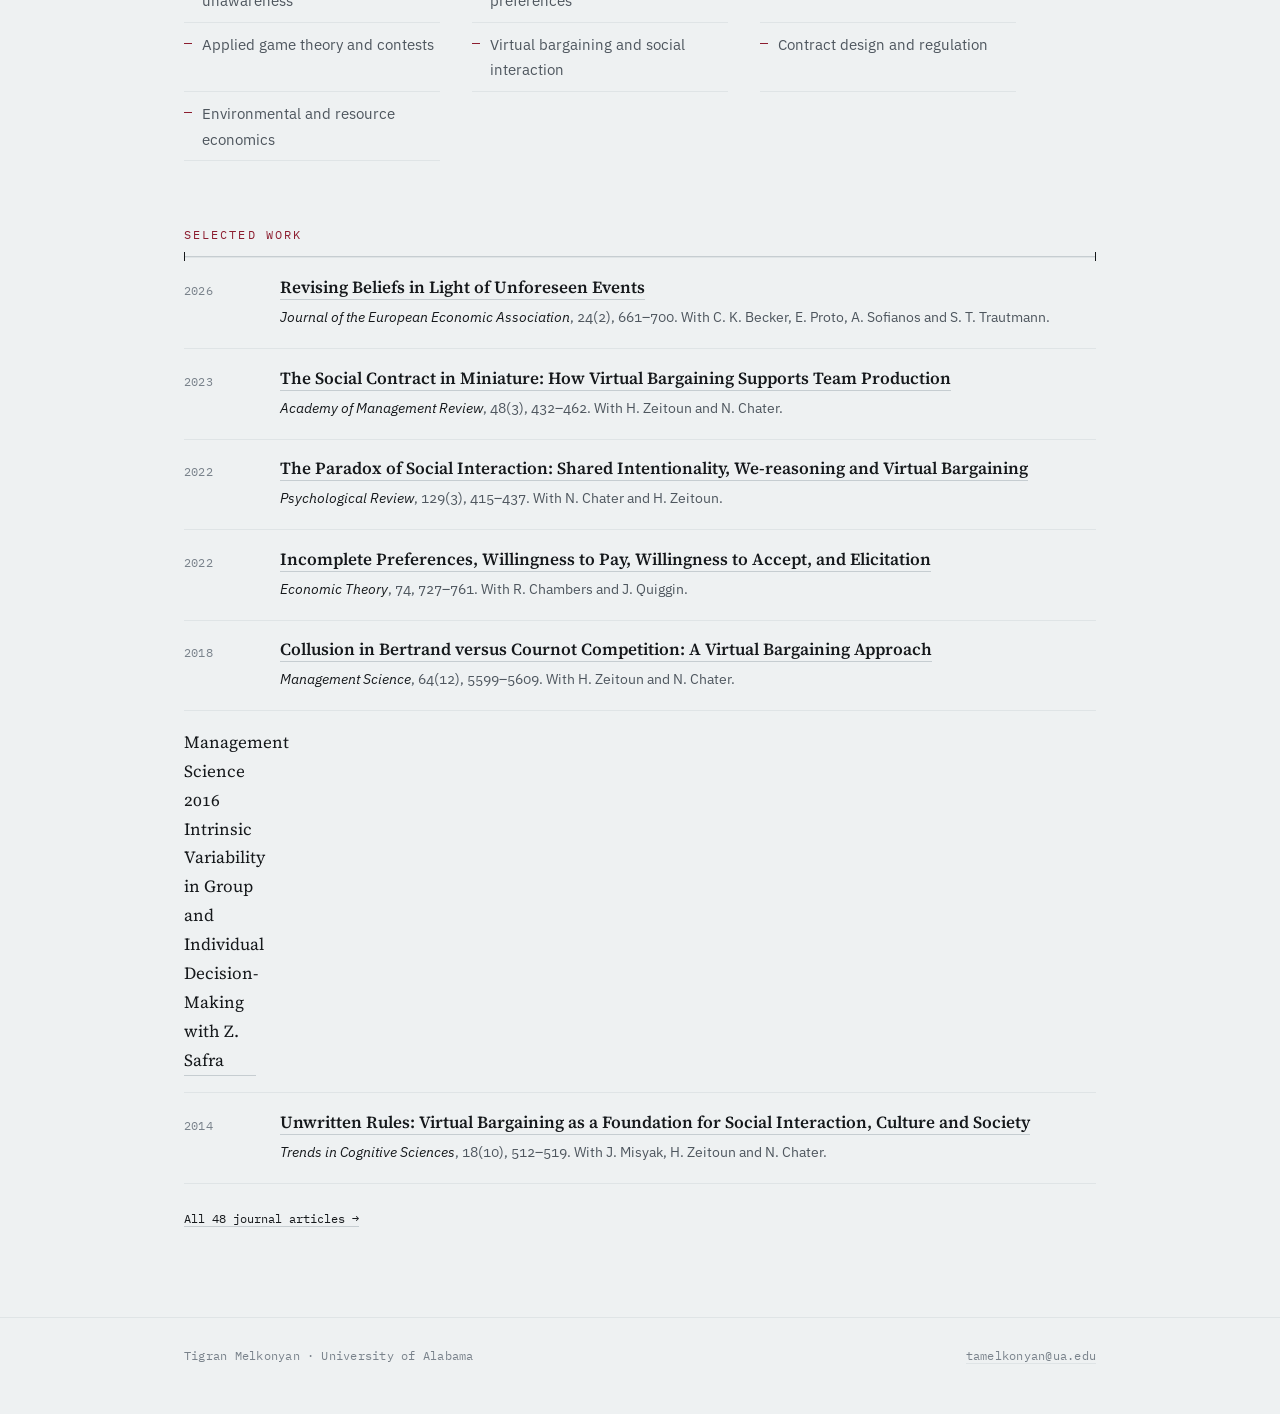
==== commit 8c28aa7d: "Update index.html" ====
--- a/index.html
+++ b/index.html
@@ -202,6 +202,14 @@
             <span class="pub-meta"><em>Management Science</em>, 64(12), 5599–5609. With H. Zeitoun and N. Chater.</span>
           </span>
         </li>
+            <li>
+           <a class="sel" href="https://doi.org/10.1287/mnsc.2015.2255">
+  <span class="sel-j">Management Science</span>
+  <span class="sel-y">2016</span>
+  <span class="sel-t">Intrinsic Variability in Group and Individual Decision-Making</span>
+  <span class="sel-w">with Z. Safra</span>
+</a>
+                  </li>
         <li>
           <span class="year">2014</span>
           <span>
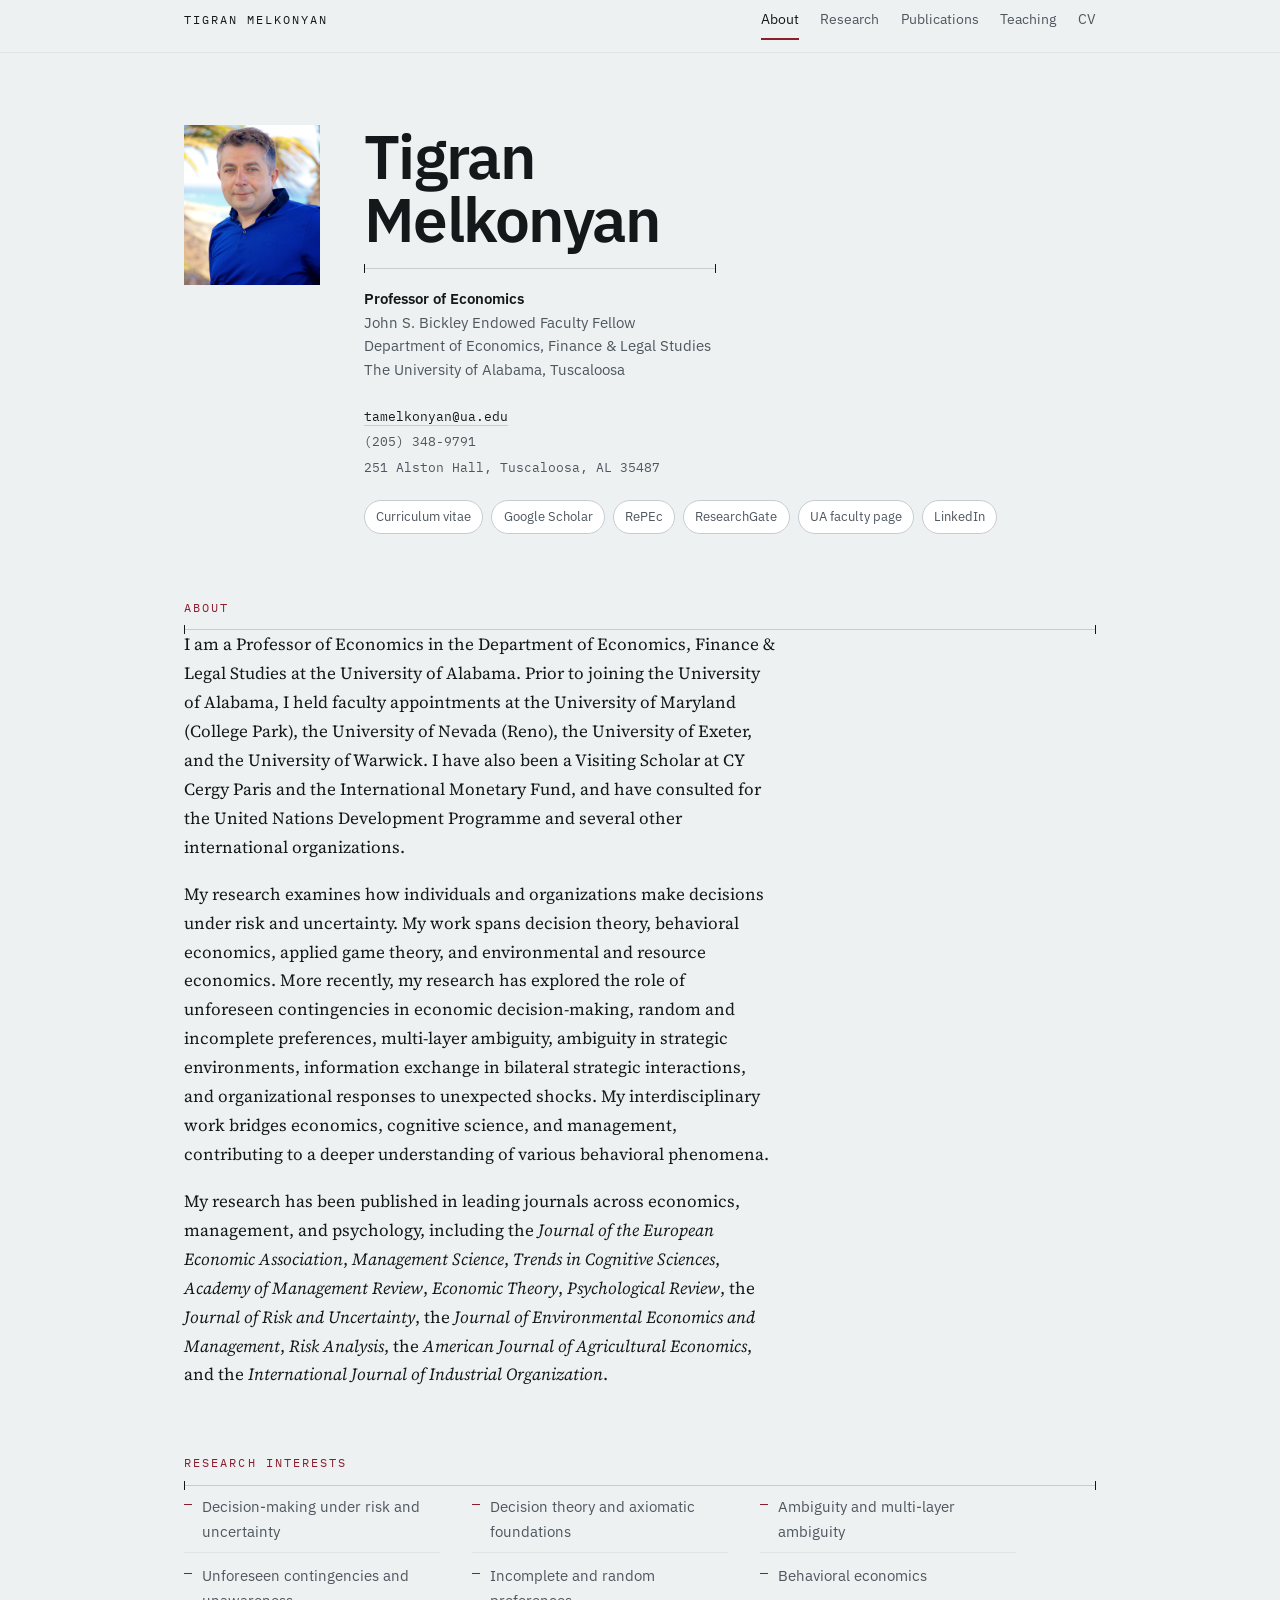
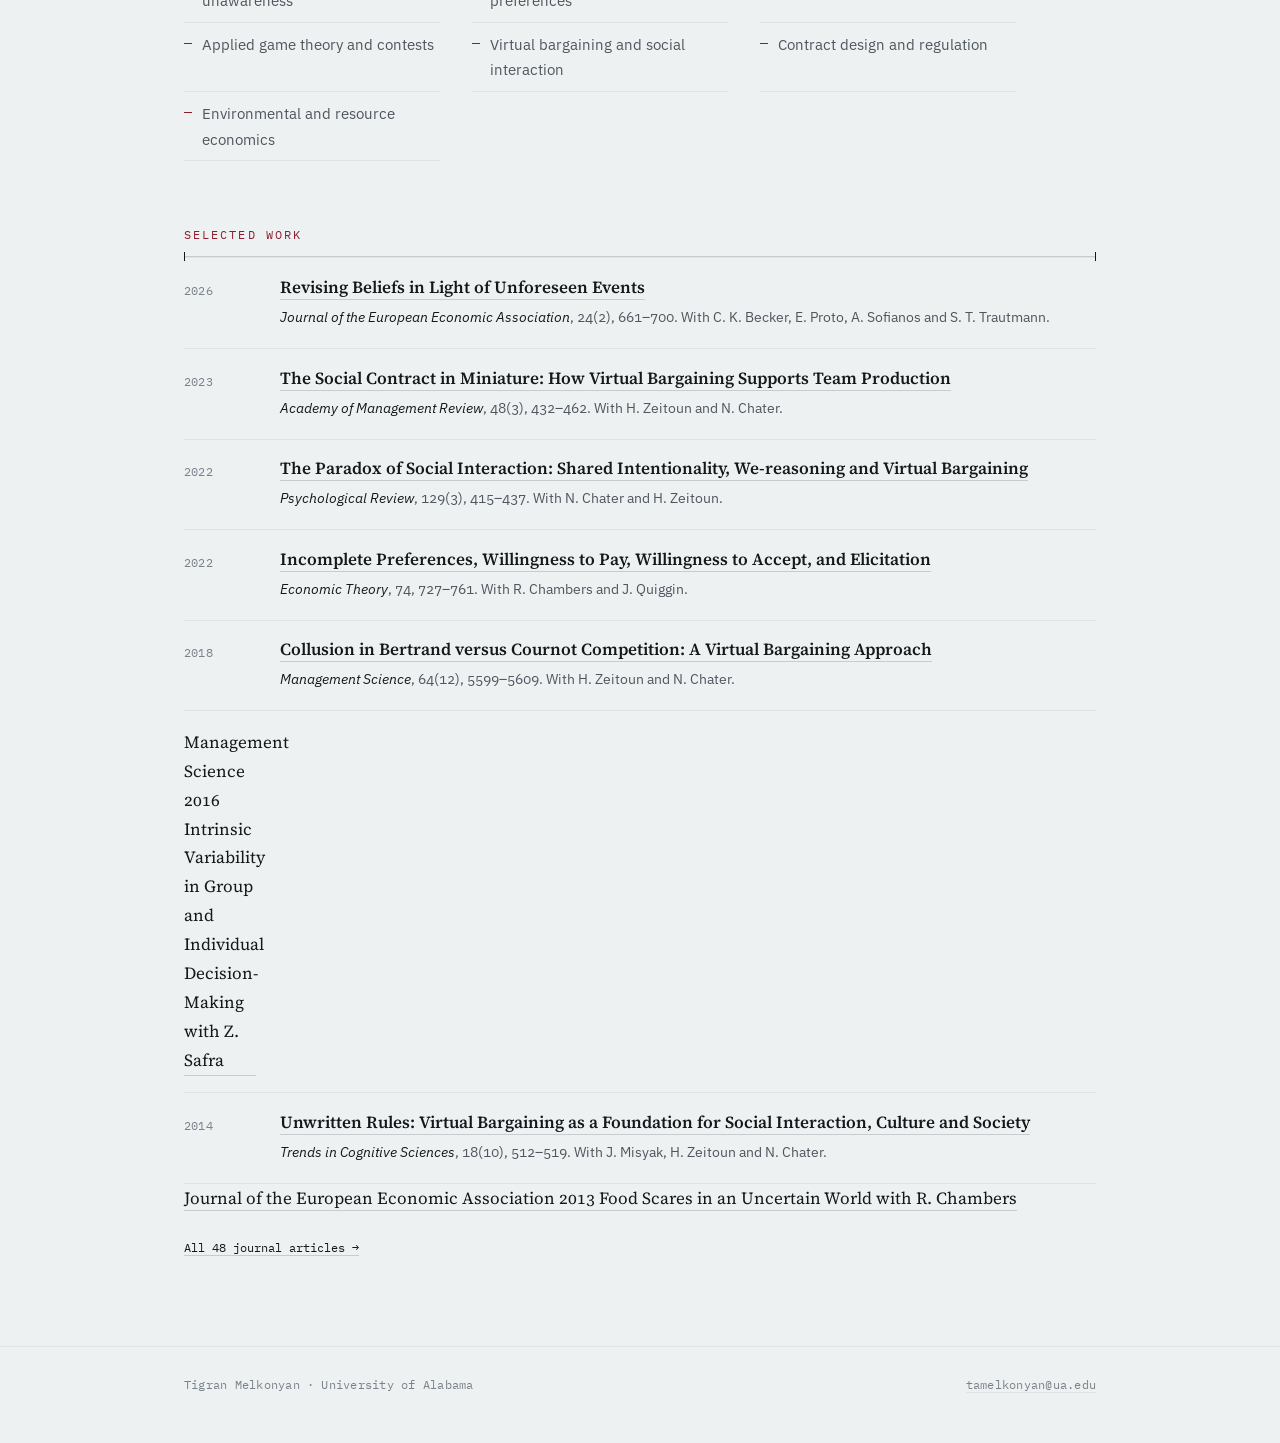
==== commit 50e8ecc8: "Update index.html" ====
--- a/index.html
+++ b/index.html
@@ -217,6 +217,14 @@
             <span class="pub-meta"><em>Trends in Cognitive Sciences</em>, 18(10), 512–519. With J. Misyak, H. Zeitoun and N. Chater.</span>
           </span>
         </li>
+
+           <a class="sel" href="https://doi.org/10.1111/jeea.12057">
+  <span class="sel-j">Journal of the European Economic Association</span>
+  <span class="sel-y">2013</span>
+  <span class="sel-t">Food Scares in an Uncertain World</span>
+  <span class="sel-w">with R. Chambers</span>
+</a>
+           
       </ul>
 
       <p class="count" style="margin-top:1.5rem"><a href="publications.html">All 48 journal articles &rarr;</a></p>
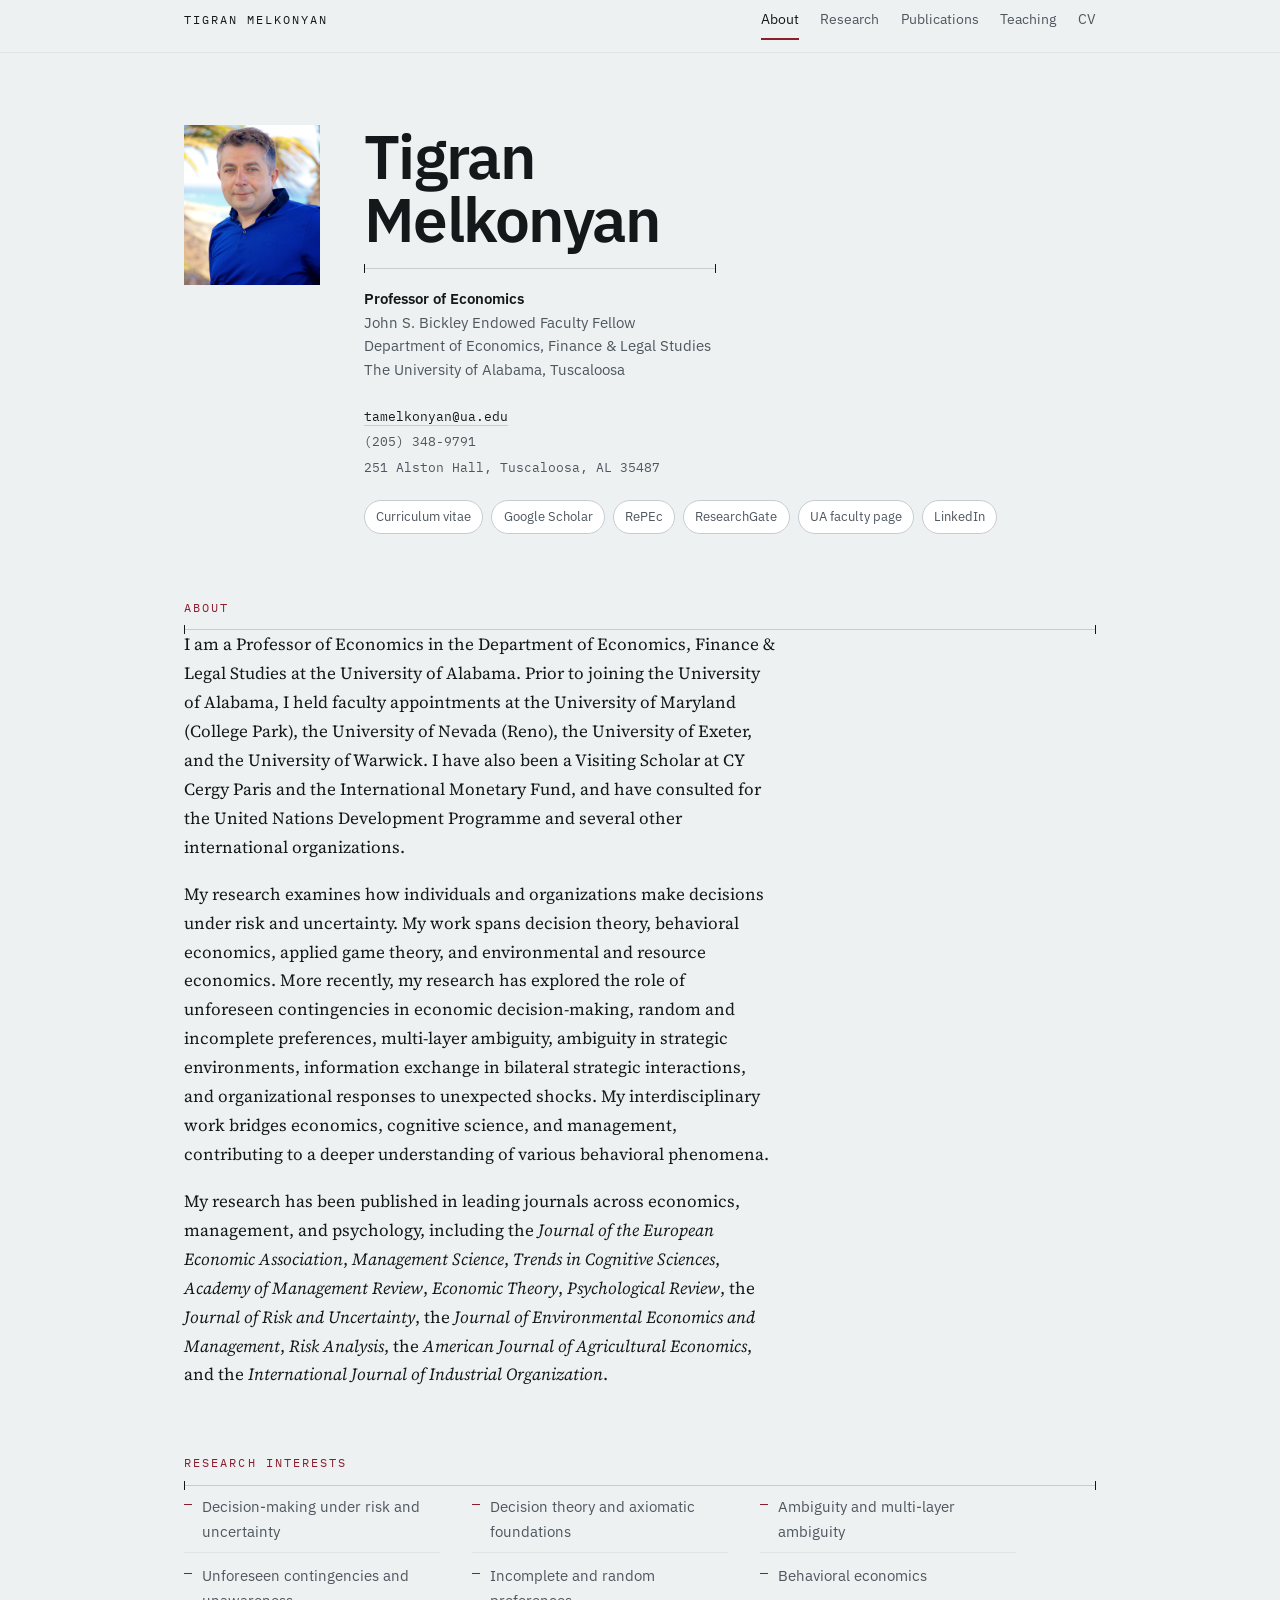
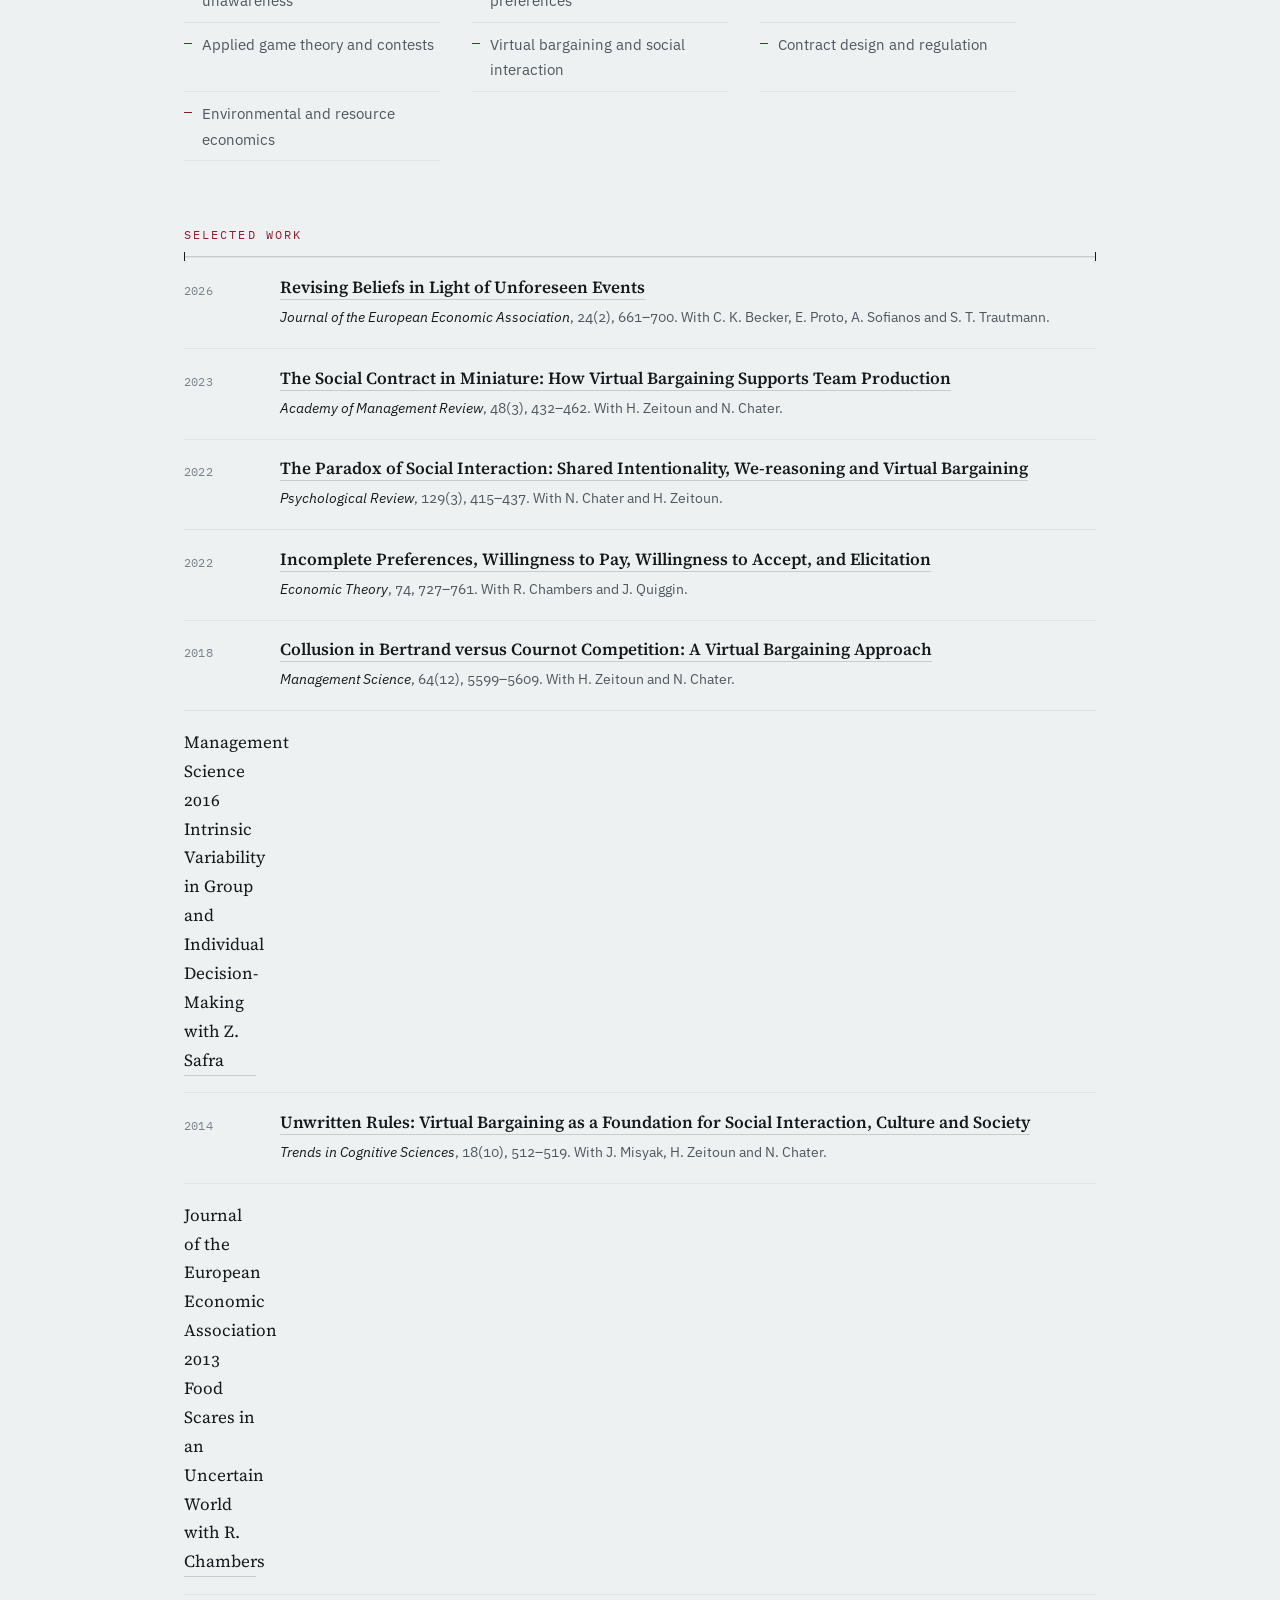
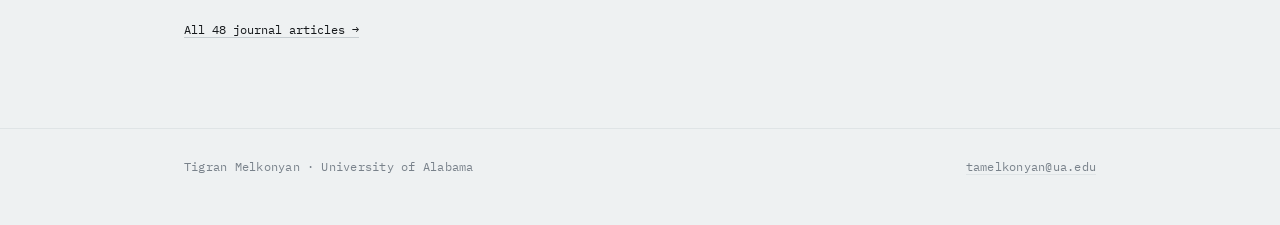
==== commit cf83b8de: "Update index.html" ====
--- a/index.html
+++ b/index.html
@@ -217,14 +217,14 @@
             <span class="pub-meta"><em>Trends in Cognitive Sciences</em>, 18(10), 512–519. With J. Misyak, H. Zeitoun and N. Chater.</span>
           </span>
         </li>
-
+ <li>
            <a class="sel" href="https://doi.org/10.1111/jeea.12057">
   <span class="sel-j">Journal of the European Economic Association</span>
   <span class="sel-y">2013</span>
   <span class="sel-t">Food Scares in an Uncertain World</span>
   <span class="sel-w">with R. Chambers</span>
 </a>
-           
+            </li> 
       </ul>
 
       <p class="count" style="margin-top:1.5rem"><a href="publications.html">All 48 journal articles &rarr;</a></p>
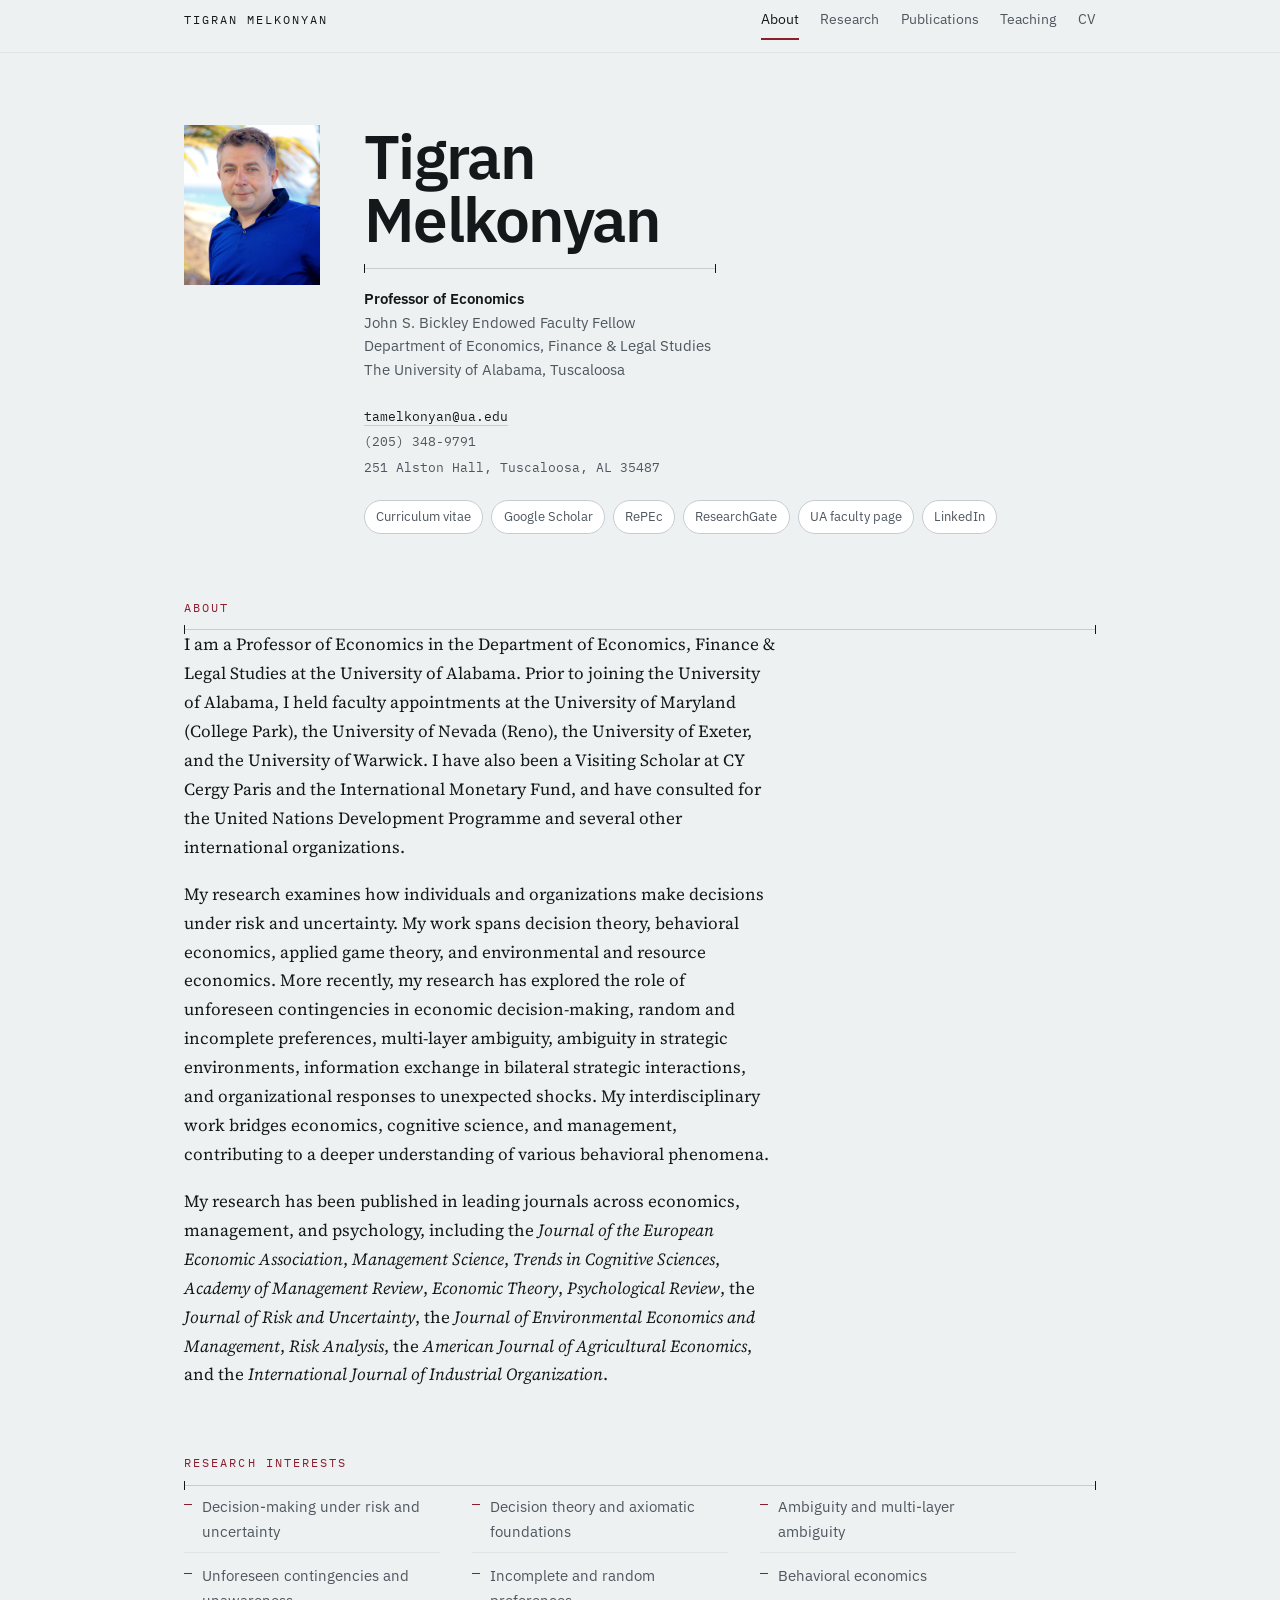
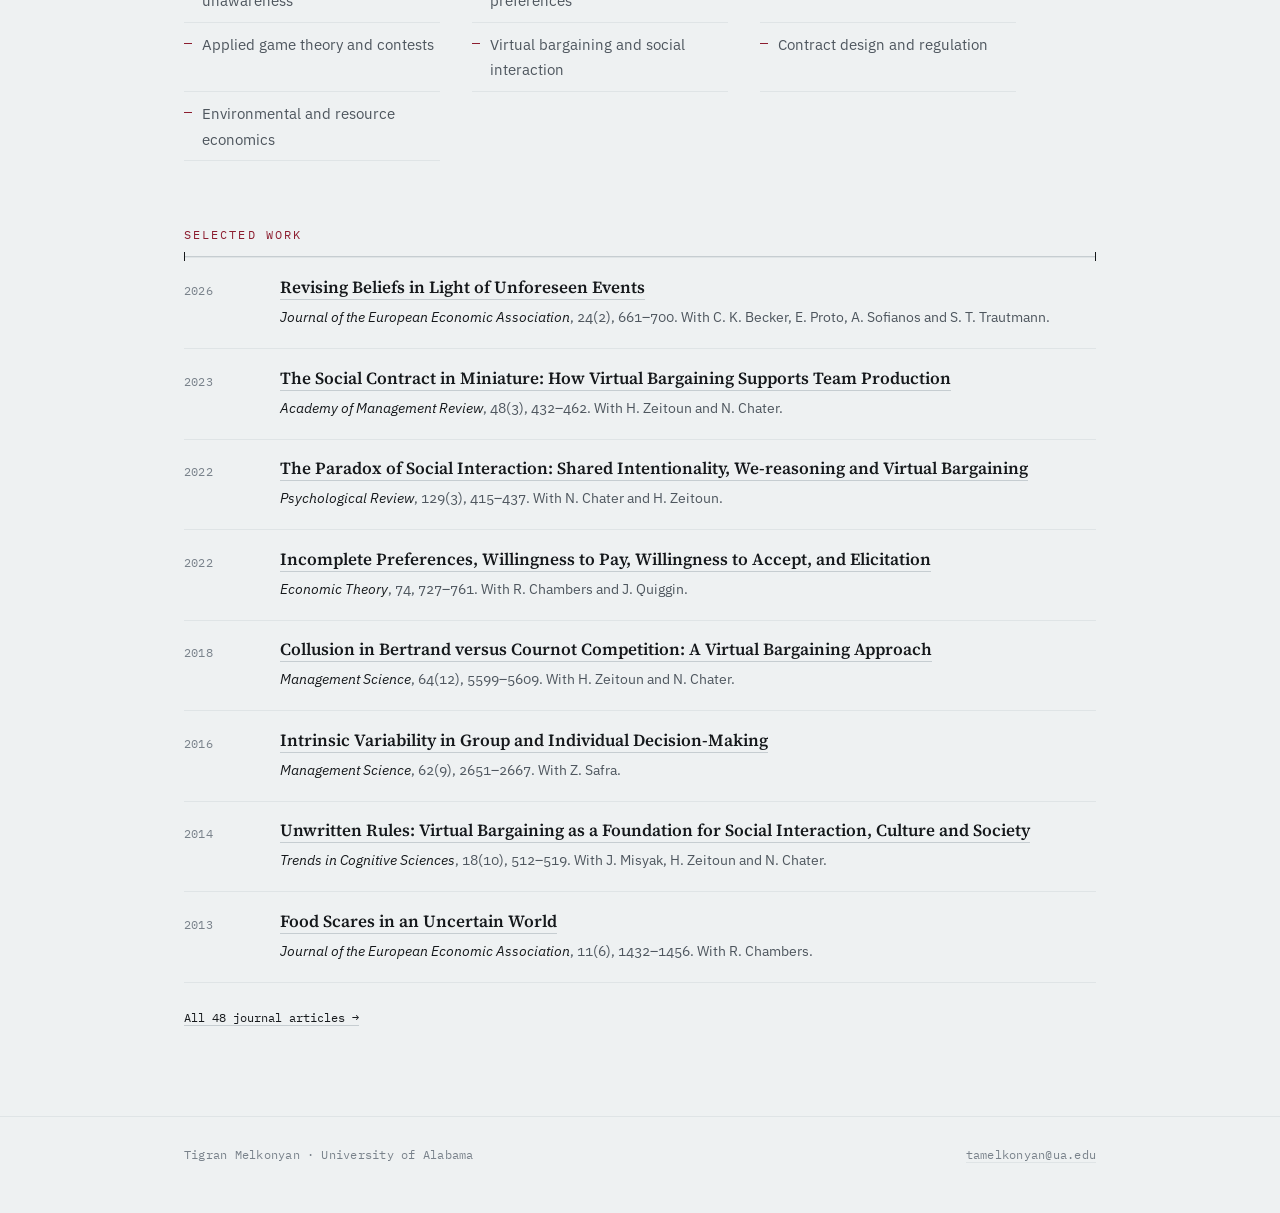
==== commit 28939012: "Update index.html" ====
--- a/index.html
+++ b/index.html
@@ -195,21 +195,21 @@
             <span class="pub-meta"><em>Economic Theory</em>, 74, 727–761. With R. Chambers and J. Quiggin.</span>
           </span>
         </li>
-        <li>
+                   <li>
           <span class="year">2018</span>
           <span>
             <span class="pub-title"><a href="https://doi.org/10.1287/mnsc.2017.2878">Collusion in Bertrand versus Cournot Competition: A Virtual Bargaining Approach</a></span>
             <span class="pub-meta"><em>Management Science</em>, 64(12), 5599–5609. With H. Zeitoun and N. Chater.</span>
           </span>
         </li>
-            <li>
-           <a class="sel" href="https://doi.org/10.1287/mnsc.2015.2255">
-  <span class="sel-j">Management Science</span>
-  <span class="sel-y">2016</span>
-  <span class="sel-t">Intrinsic Variability in Group and Individual Decision-Making</span>
-  <span class="sel-w">with Z. Safra</span>
-</a>
-                  </li>
+           <li>
+  <span class="year">2016</span>
+  <span>
+    <span class="pub-title"><a href="https://doi.org/10.1287/mnsc.2015.2255">Intrinsic Variability in Group and Individual Decision-Making</a></span>
+    <span class="pub-meta"><em>Management Science</em>, 62(9), 2651–2667. With Z. Safra.</span>
+  </span>
+</li>
+            
         <li>
           <span class="year">2014</span>
           <span>
@@ -217,14 +217,14 @@
             <span class="pub-meta"><em>Trends in Cognitive Sciences</em>, 18(10), 512–519. With J. Misyak, H. Zeitoun and N. Chater.</span>
           </span>
         </li>
- <li>
-           <a class="sel" href="https://doi.org/10.1111/jeea.12057">
-  <span class="sel-j">Journal of the European Economic Association</span>
-  <span class="sel-y">2013</span>
-  <span class="sel-t">Food Scares in an Uncertain World</span>
-  <span class="sel-w">with R. Chambers</span>
-</a>
-            </li> 
+           <li>
+  <span class="year">2013</span>
+  <span>
+    <span class="pub-title"><a href="https://doi.org/10.1111/jeea.12057">Food Scares in an Uncertain World</a></span>
+    <span class="pub-meta"><em>Journal of the European Economic Association</em>, 11(6), 1432–1456. With R. Chambers.</span>
+  </span>
+</li>
+ 
       </ul>
 
       <p class="count" style="margin-top:1.5rem"><a href="publications.html">All 48 journal articles &rarr;</a></p>
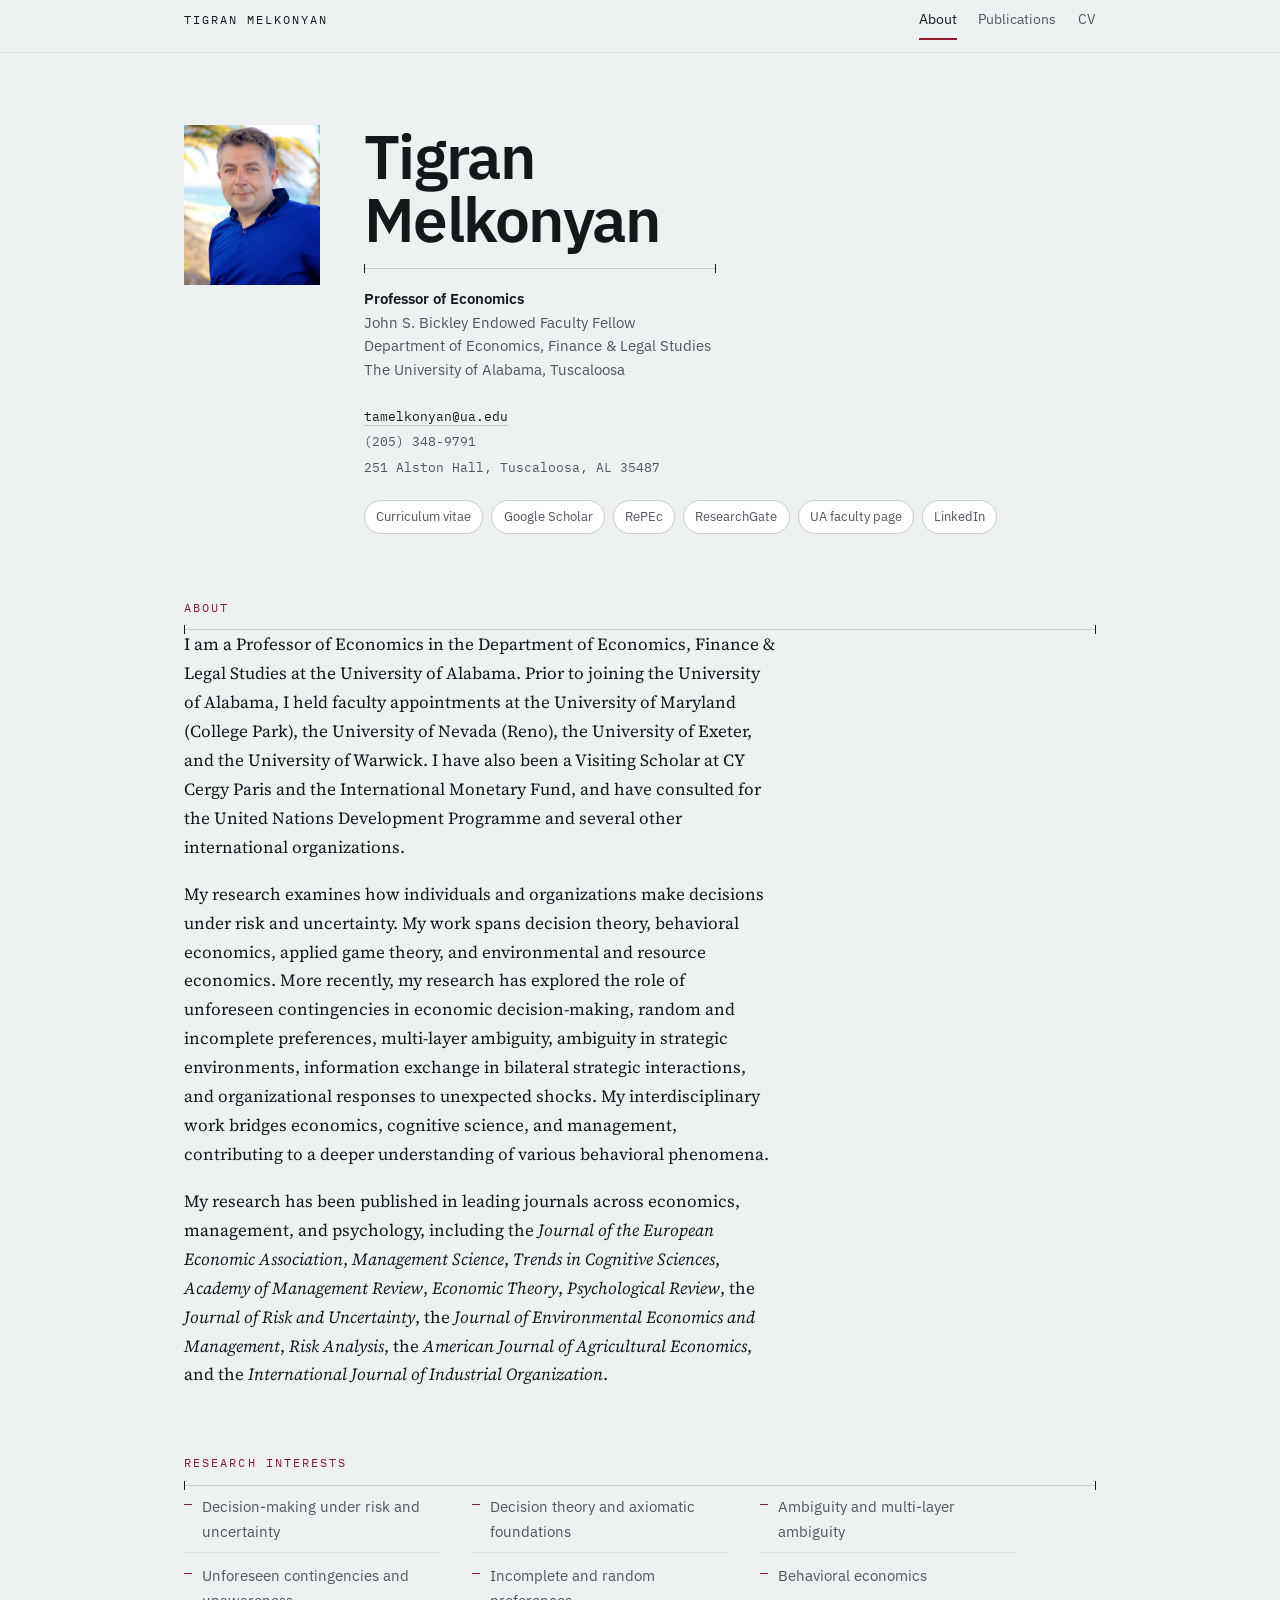
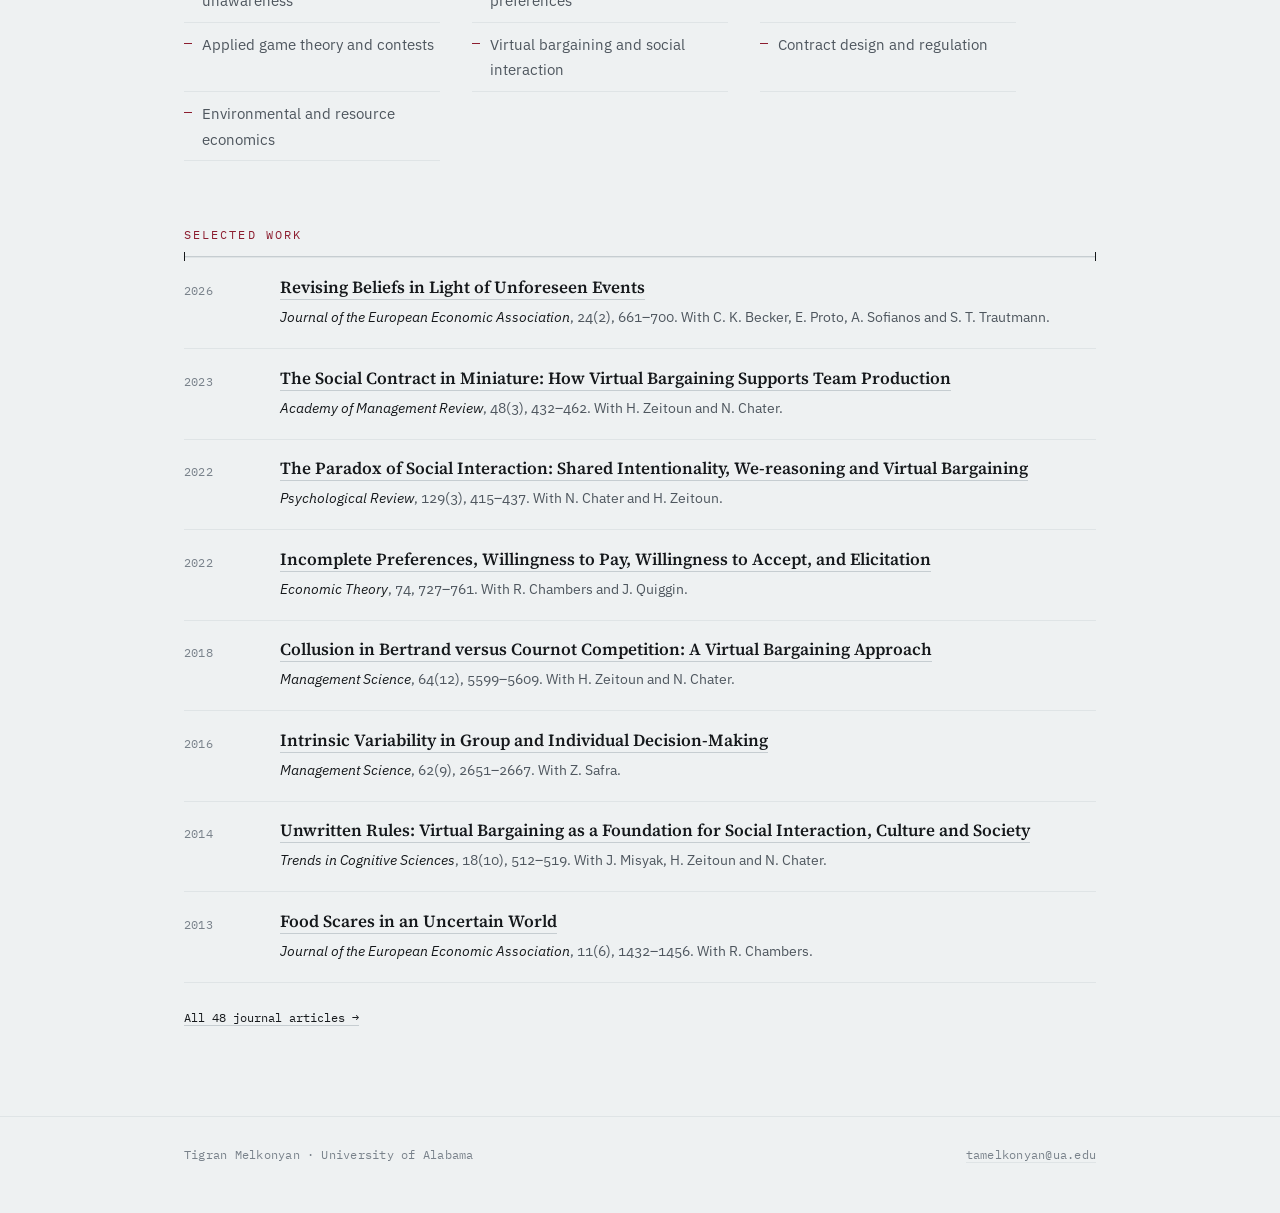
==== commit 738f27ab: "Update index.html" ====
--- a/index.html
+++ b/index.html
@@ -75,9 +75,9 @@
     <a class="mark" href="index.html">Tigran Melkonyan</a>
     <nav class="nav" aria-label="Main">
       <a href="index.html" aria-current="page">About</a>
-      <a href="research.html">Research</a>
+       <!--   <a href="research.html">Research</a>  -->
       <a href="publications.html">Publications</a>
-      <a href="teaching.html">Teaching</a>
+    <!--  <a href="teaching.html">Teaching</a> -->  
       <a href="cv.pdf">CV</a>
     </nav>
   </div>
